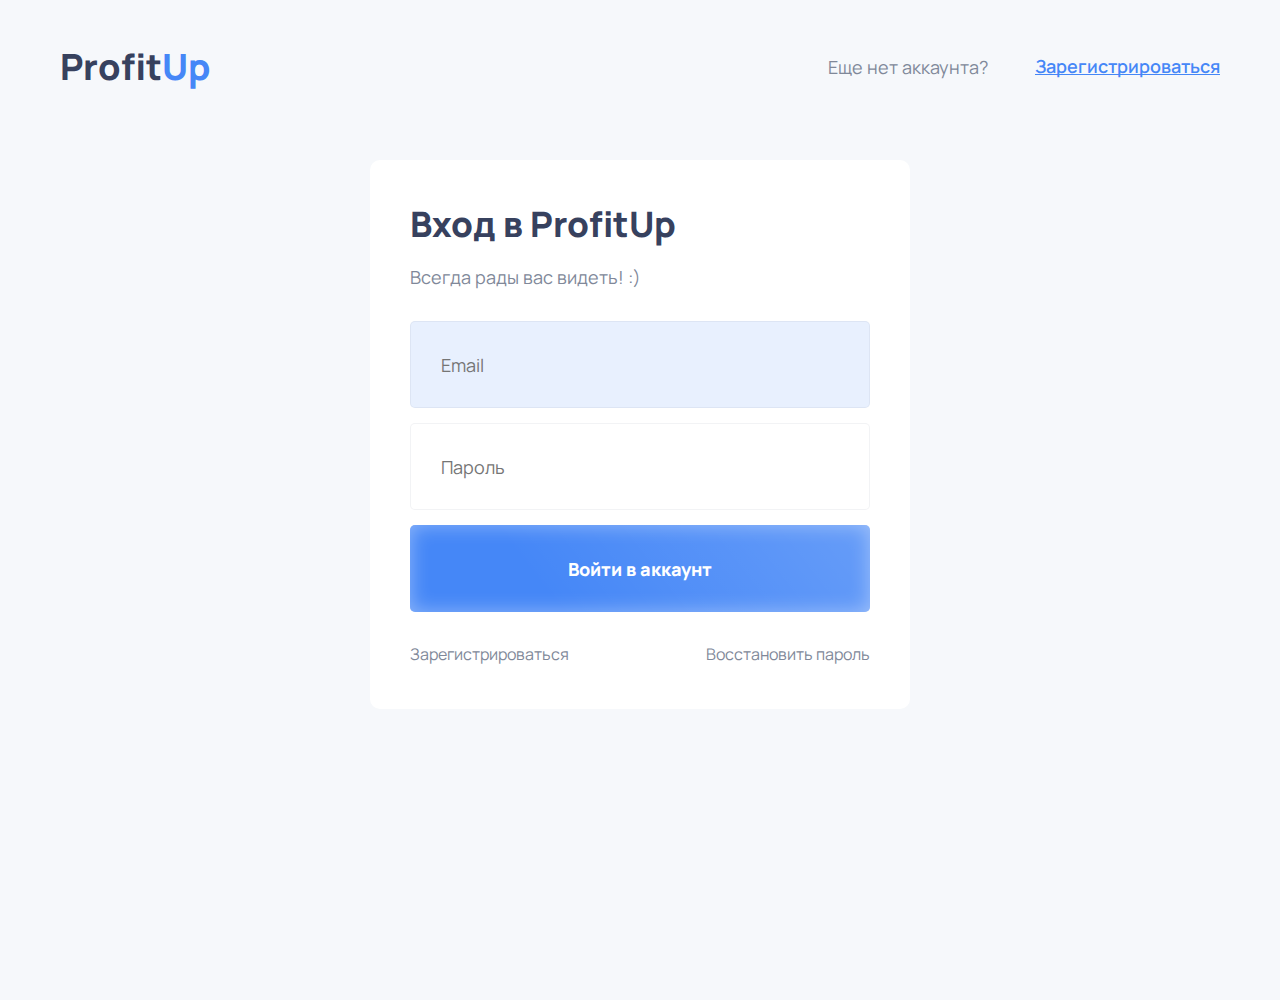
==== cabinet.html @ 3e261350 "Add files via upload" ====
<!DOCTYPE html>
<html lang="ru">
<head>
	<meta charset="UTF-8">
	<title>Регистрация - ProfitUp</title>
	<meta name="viewport" content="width=device-width, initial-scale=1 , maximum-scale=1">
	<meta name="format-detection" content="telephone=no">
	<!-- title icon-->
	<link rel="shortcut icon" type="image/x-icon" href="Favicon.ico">
	<!-- libs css-->
	<link rel="stylesheet" href="css/libs.min.css">
	<link href="https://unpkg.com/aos@2.3.1/dist/aos.css" rel="stylesheet">
	<!-- main css -->
	<link rel="stylesheet" href="css/main.css">
</head>
<body>
<div class="modal-page modal-page--active">
	<div class="container">
		<div class="modal-page-top flex">
			<a href="#" class="modal-page__logo">
				Profit<span>Up</span>
			</a>
			<div class="modal-page-links flex-a">
				<span class="modal-page-links__text">
					Еще нет аккаунта? 
				</span>
				<a href="#" class="modal-page__register">
					Зарегистрироваться
				</a>
			</div>
		</div>
	</div>
</div>
<div class="modal-page-form form--enter form-active">
	<h2 class="modal-page-form__name">
		Вход в ProfitUp
	</h2>
	<p class="modal-page-form__subname">
		Всегда рады вас видеть! :)
	</p>
	<form action="#" class="modal-page-form__inner">
		<input type="text" class="modal-page-form__input input-correctly" placeholder="Email">
		<input type="text" class="modal-page-form__input" placeholder="Пароль">
		<button class="modal-page__btn btn">
			<span>Войти в аккаунт</span>
		</button>
	</form>
	<div class="modal-form__links flex">
		<a href="#" class="modal-form__register color-hover">
			Зарегистрироваться
		</a>
		<a href="#" class="modal-form__pasword color-hover">
			Восстановить пароль
		</a>
	</div>
</div>
<div class="modal-page-form form--register_1">
	<h2 class="modal-page-form__name">
		Регистрация
	</h2>
	<p class="modal-page-form__subname">
		Первые 14 дней бесплатно
	</p>
	<form action="#" class="modal-page-form__inner">
		<input type="text" class="modal-page-form__input" placeholder="Email">
		<button class="modal-page__btn btn">
			<span>Продолжить</span>
		</button>
	</form>
</div>
<div class="modal-page-form form--register_2">
	<h2 class="modal-page-form__name">
		Регистрация
	</h2>
	<p class="modal-page-form__subname">
		Вы входите как yourexample@yandex.ru <br>
		<a href="">Изменить</a>
	</p>
	<form action="#" class="modal-page-form__inner">
		<input type="text" class="modal-page-form__input" required placeholder="ФИО">
		<input type="password" class="modal-page-form__input" required placeholder="Пароль*">
		<input type="password" class="modal-page-form__input" required placeholder="Пароль*">
		<div class="modal-page-form-politic flex-a">
			<input type="checkbox" id="form-politic-checkbox" checked required>
			<label for="form-politic-checkbox" class="form-politic__label"></label>
			<p class="modal-page-form__text">
				Отправляя сведения через электронную форму, вы соглашаетесь с условиями <a href="">Оферты</a>
				и даете согласие на обработу пероснальных данных на условиях <a href="">Политики</a>.
			</p>
		</div>
		<button class="modal-page__btn btn">
			<span>Начать бесплатный период</span>
		</button>
	</form>
</div>
<div class="modal-page-form form--password-1">
	<h2 class="modal-page-form__name">
		Восстановление пароля
	</h2>
	<p class="modal-page-form__subname">
		Лучше новый, чем хорошо забытый старый
	</p>
	<form action="#" class="modal-page-form__inner">
		<input type="text" class="modal-page-form__input" required placeholder="Email">
		<button class="modal-page__btn btn">
			<span>Восстановить пароль</span>
		</button>
	</form>
</div>
<div class="modal-page-form form--password-2">
	<h2 class="modal-page-form__name">
		Восстановление пароля
	</h2>
	<p class="modal-page-form__subname">
		Лучше новый, чем хорошо забытый старый
	</p>
	<p class="form--password__text">
		На андрес yourexample@yandex.ru мы выслали инструкцию по восстановлению пароля.
	</p>
	<a href="#" class="form--password__enter">
		Войти
	</a>
</div>
<!-- libs js -->
<script src="js/libs.min.js"></script>
<script src="https://unpkg.com/aos@2.3.1/dist/aos.js"></script>
<script src="js/common.js"></script>
</body>

</html>
---- css/libs.min.css ----
@charset "UTF-8";.slick-list,.slick-slider{position:relative;display:block}.slick-slider{-webkit-box-sizing:border-box;box-sizing:border-box;-webkit-touch-callout:none;-webkit-user-select:none;-moz-user-select:none;-ms-user-select:none;user-select:none;-ms-touch-action:pan-y;touch-action:pan-y;-webkit-tap-highlight-color:transparent}.slick-list{overflow:hidden;margin:0;padding:0}.slick-dots li button:focus,.slick-dots li button:hover,.slick-list:focus{outline:0}.slick-list.dragging{cursor:pointer;cursor:hand}.slick-slider .slick-list,.slick-slider .slick-track{-webkit-transform:translate3d(0,0,0);-ms-transform:translate3d(0,0,0);transform:translate3d(0,0,0)}.slick-track{position:relative;left:0;top:0;display:block;margin-left:auto;margin-right:auto}.slick-track:after,.slick-track:before{content:"";display:table}.slick-track:after{clear:both}.slick-loading .slick-track{visibility:hidden}.slick-slide{float:left;height:100%;min-height:1px;display:none}[dir=rtl] .slick-slide{float:right}.slick-initialized .slick-slide,.slick-slide img{display:block}.slick-slide.slick-loading img{display:none}.slick-slide.dragging img{pointer-events:none}.slick-loading .slick-slide{visibility:hidden}.slick-vertical .slick-slide{display:block;height:auto;border:1px solid transparent}.slick-arrow.slick-hidden{display:none}.slick-loading .slick-list{background:#fff url(./ajax-loader.gif) center center no-repeat}@font-face{font-family:"slick";src:url(./fonts/slick.eot);src:url(./fonts/slick.eot?#iefix) format("embedded-opentype"),url(./fonts/slick.woff) format("woff"),url(./fonts/slick.ttf) format("truetype"),url(./fonts/slick.svg#slick) format("svg");font-weight:400;font-style:normal}.slick-next,.slick-prev{position:absolute;display:block;height:20px;width:20px;line-height:0;font-size:0;cursor:pointer;background:0 0;color:transparent;top:50%;-webkit-transform:translate(0,-50%);-ms-transform:translate(0,-50%);transform:translate(0,-50%);padding:0;border:0;outline:0}.slick-next:focus,.slick-next:hover,.slick-prev:focus,.slick-prev:hover{outline:0;background:0 0;color:transparent}.slick-dots li button:focus:before,.slick-dots li button:hover:before,.slick-next:focus:before,.slick-next:hover:before,.slick-prev:focus:before,.slick-prev:hover:before{opacity:1}.slick-next.slick-disabled:before,.slick-prev.slick-disabled:before{opacity:.25}.slick-dots li button:before,.slick-next:before,.slick-prev:before{font-family:"slick";font-size:20px;line-height:1;color:#fff;opacity:.75;-webkit-font-smoothing:antialiased;-moz-osx-font-smoothing:grayscale}.slick-prev{left:-25px}[dir=rtl] .slick-prev{left:auto;right:-25px}.slick-prev:before{content:"←"}.slick-next:before,[dir=rtl] .slick-prev:before{content:"→"}.slick-next{right:-25px}[dir=rtl] .slick-next{left:-25px;right:auto}[dir=rtl] .slick-next:before{content:"←"}.slick-dotted.slick-slider{margin-bottom:30px}.slick-dots{position:absolute;bottom:-25px;list-style:none;display:block;text-align:center;padding:0;margin:0;width:100%}.slick-dots li{position:relative;display:inline-block;height:20px;width:20px;margin:0 5px;padding:0;cursor:pointer}.slick-dots li button{border:0;background:0 0;display:block;height:20px;width:20px;outline:0;line-height:0;font-size:0;color:transparent;padding:5px;cursor:pointer}.slick-dots li button:before{position:absolute;top:0;left:0;content:"•";width:20px;height:20px;font-size:6px;line-height:20px;text-align:center;color:#000;opacity:.25}.slick-dots li.slick-active button:before{color:#000;opacity:.75}
---- css/main.css ----
@import url("https://fonts.googleapis.com/css2?family=Manrope:wght@300;400;500;600;700;800&display=swap");
.flex {
  display: -webkit-box;
  display: -ms-flexbox;
  display: flex;
  -webkit-box-pack: justify;
      -ms-flex-pack: justify;
          justify-content: space-between;
  -webkit-box-align: center;
      -ms-flex-align: center;
          align-items: center; }

.center {
  display: -webkit-box;
  display: -ms-flexbox;
  display: flex;
  -webkit-box-align: center;
      -ms-flex-align: center;
          align-items: center;
  -webkit-box-pack: center;
      -ms-flex-pack: center;
          justify-content: center; }

.flex-a {
  display: -webkit-box;
  display: -ms-flexbox;
  display: flex;
  -webkit-box-align: center;
      -ms-flex-align: center;
          align-items: center; }

.container {
  max-width: 1160px;
  -webkit-box-sizing: border-box;
          box-sizing: border-box;
  margin-right: auto;
  margin-left: auto; }

.nav {
  padding-top: 40px;
  padding-bottom: 40px;
  border-bottom: 1px solid rgba(0, 0, 0, 0.05);
  background: #FBFBFB; }

.nav-logo {
  padding-right: 40px;
  border-right: 1px solid rgba(0, 0, 0, 0.05);
  margin-top: -40px;
  margin-bottom: -40px;
  padding-top: 40px;
  padding-bottom: 40px; }

.nav-logo {
  font-family: 'Manrope';
  font-style: normal;
  font-weight: 800;
  font-size: 36px;
  line-height: 150%;
  color: #37415E; }
  .nav-logo span {
    color: #4587F7; }

.nav-phone {
  padding-right: 40px;
  border-right: 1px solid rgba(0, 0, 0, 0.05);
  margin-top: -40px;
  margin-bottom: -40px;
  padding-top: 49px;
  padding-bottom: 49px;
  height: 100%;
  margin-right: 40px; }

.nav-phone__icon {
  width: 35px;
  height: 35px;
  border: 1px solid rgba(0, 0, 0, 0.05);
  -webkit-box-sizing: border-box;
          box-sizing: border-box;
  border-radius: 3px;
  margin-left: 15px; }

.nav-phone__number {
  font-family: 'Manrope';
  font-style: normal;
  font-weight: 800;
  font-size: 18px;
  line-height: 140%;
  color: #37415E; }

.nav-btn {
  display: -webkit-box;
  display: -ms-flexbox;
  display: flex;
  -webkit-box-align: center;
      -ms-flex-align: center;
          align-items: center;
  -webkit-box-pack: center;
      -ms-flex-pack: center;
          justify-content: center;
  font-family: 'Manrope';
  font-style: normal;
  font-weight: 800;
  font-size: 15px;
  line-height: 150%; }

.btn-entry {
  width: 89px;
  height: 53px;
  background: #F6F8FB;
  border: 1px solid rgba(0, 0, 0, 0.04);
  -webkit-box-sizing: border-box;
          box-sizing: border-box;
  border-radius: 7px;
  margin-right: 20px;
  color: #37415E; }

.btn-registration {
  background: -webkit-linear-gradient(217.43deg, rgba(255, 255, 255, 0.2) -6.95%, rgba(255, 255, 255, 0) 71.68%), #37415E;
  background: -o-linear-gradient(217.43deg, rgba(255, 255, 255, 0.2) -6.95%, rgba(255, 255, 255, 0) 71.68%), #37415E;
  background: linear-gradient(232.57deg, rgba(255, 255, 255, 0.2) -6.95%, rgba(255, 255, 255, 0) 71.68%), #37415E;
  -webkit-box-shadow: inset 0px 0px 20px rgba(255, 255, 255, 0.4);
          box-shadow: inset 0px 0px 20px rgba(255, 255, 255, 0.4);
  border-radius: 7px;
  color: #FFFFFF;
  width: 160px;
  height: 53px; }

.header {
  background: #FBFBFB;
  padding-top: 50px;
  padding-bottom: 80px; }

.header__title {
  max-width: 600px;
  font-family: 'Manrope';
  font-style: normal;
  font-weight: 300;
  font-size: 50px;
  line-height: 70px;
  color: #37415E;
  margin-bottom: 25px; }
  .header__title strong {
    font-weight: 800; }

.header__subtitle {
  max-width: 417px;
  font-family: 'Manrope';
  font-style: normal;
  font-weight: 400;
  font-size: 18px;
  line-height: 150%;
  color: #37415E;
  margin-bottom: 30px; }

.btn {
  position: relative;
  font-family: 'Manrope';
  font-style: normal;
  font-weight: 800;
  font-size: 18px;
  line-height: 150%;
  color: #FFFFFF;
  -webkit-transition: .4s all ease;
  -o-transition: .4s all ease;
  transition: .4s all ease;
  padding: 30px 40px;
  background: -webkit-linear-gradient(217.43deg, rgba(255, 255, 255, 0.2) -6.95%, rgba(255, 255, 255, 0) 71.68%), #4587F7;
  background: -o-linear-gradient(217.43deg, rgba(255, 255, 255, 0.2) -6.95%, rgba(255, 255, 255, 0) 71.68%), #4587F7;
  background: linear-gradient(232.57deg, rgba(255, 255, 255, 0.2) -6.95%, rgba(255, 255, 255, 0) 71.68%), #4587F7;
  -webkit-box-shadow: inset 0px 0px 20px rgba(255, 255, 255, 0.4);
          box-shadow: inset 0px 0px 20px rgba(255, 255, 255, 0.4);
  border-radius: 10px;
  display: -webkit-inline-box;
  display: -ms-inline-flexbox;
  display: inline-flex; }

.header-btn {
  margin-bottom: 15px; }

.header-btn__text {
  display: block;
  font-family: 'Manrope';
  font-style: normal;
  font-weight: 400;
  font-size: 16px;
  line-height: 150%;
  color: rgba(55, 65, 94, 0.5); }

.header-markets-blocks {
  width: 232px;
  height: 100px;
  background: -webkit-gradient(linear, left top, right top, from(#F2F2F2), to(#EDEDED));
  background: -webkit-linear-gradient(left, #F2F2F2 0%, #EDEDED 100%);
  background: -o-linear-gradient(left, #F2F2F2 0%, #EDEDED 100%);
  background: linear-gradient(90deg, #F2F2F2 0%, #EDEDED 100%);
  border-radius: 0px;
  display: -webkit-box;
  display: -ms-flexbox;
  display: flex;
  -webkit-box-align: center;
      -ms-flex-align: center;
          align-items: center;
  -webkit-box-pack: center;
      -ms-flex-pack: center;
          justify-content: center;
  -webkit-transition: .4s all ease;
  -o-transition: .4s all ease;
  transition: .4s all ease;
  position: relative; }
  .header-markets-blocks::after {
    position: absolute;
    content: '';
    display: block;
    left: 50%;
    -webkit-transform: translateX(-50%);
        -ms-transform: translateX(-50%);
            transform: translateX(-50%);
    bottom: 0;
    width: 232px;
    height: 100%;
    background: -webkit-linear-gradient(223.81deg, rgba(255, 255, 255, 0.2) -6.09%, rgba(255, 255, 255, 0) 74.48%), #4587F7;
    background: -o-linear-gradient(223.81deg, rgba(255, 255, 255, 0.2) -6.09%, rgba(255, 255, 255, 0) 74.48%), #4587F7;
    background: linear-gradient(226.19deg, rgba(255, 255, 255, 0.2) -6.09%, rgba(255, 255, 255, 0) 74.48%), #4587F7;
    -webkit-box-shadow: inset 0px 0px 20px rgba(255, 255, 255, 0.4);
            box-shadow: inset 0px 0px 20px rgba(255, 255, 255, 0.4);
    border-radius: 10px;
    -webkit-transition: .4s all ease;
    -o-transition: .4s all ease;
    transition: .4s all ease;
    opacity: 0;
    visibility: hidden; }
  .header-markets-blocks svg {
    position: relative;
    z-index: 10; }
  .header-markets-blocks path {
    -webkit-transition: .4s all ease;
    -o-transition: .4s all ease;
    transition: .4s all ease; }
  .header-markets-blocks:hover {
    height: 120px; }
    .header-markets-blocks:hover path {
      fill: #FFFFFF; }
    .header-markets-blocks:hover::after {
      opacity: 1;
      visibility: visible; }
  .header-markets-blocks:first-child {
    border-radius: 10px 0px 0px 10px; }
  .header-markets-blocks:last-child {
    border-radius: 0px 10px 10px 0px; }

.header-markets {
  padding-top: 35px;
  -webkit-box-align: end;
      -ms-flex-align: end;
          align-items: flex-end;
  min-height: 120px; }

.header {
  overflow: hidden; }
  .header .container {
    position: relative; }
    .header .container::after {
      position: absolute;
      content: '';
      display: block;
      left: -150px;
      width: 1px;
      background: rgba(0, 0, 0, 0.05);
      height: 897px;
      top: -50px; }
    .header .container::before {
      position: absolute;
      content: '';
      display: block;
      right: -150px;
      width: 1px;
      background: rgba(0, 0, 0, 0.05);
      height: 897px;
      top: -50px; }

.convenience .container {
  position: relative; }
  .convenience .container::after {
    position: absolute;
    content: '';
    display: block;
    left: -150px;
    width: 1px;
    background: rgba(0, 0, 0, 0.05);
    height: 897px;
    top: -50px; }
  .convenience .container::before {
    position: absolute;
    content: '';
    display: block;
    right: -150px;
    width: 1px;
    background: rgba(0, 0, 0, 0.05);
    height: 897px;
    top: -50px; }

.header-img {
  position: absolute;
  top: -89px;
  right: -340px; }

.header-markets-blocks__text {
  position: absolute;
  width: 103px;
  height: 30px;
  background: #555E76;
  border-radius: 4px;
  display: -webkit-box;
  display: -ms-flexbox;
  display: flex;
  -webkit-box-align: center;
      -ms-flex-align: center;
          align-items: center;
  -webkit-box-pack: center;
      -ms-flex-pack: center;
          justify-content: center;
  font-family: 'Manrope';
  font-style: normal;
  font-weight: 400;
  font-size: 13px;
  line-height: 150%;
  color: #FFFFFF;
  right: 30px;
  top: -16px;
  z-index: 1000; }

.convenience {
  background: -webkit-linear-gradient(217.43deg, rgba(255, 255, 255, 0.2) -6.95%, rgba(255, 255, 255, 0) 71.68%), #4587F7;
  background: -o-linear-gradient(217.43deg, rgba(255, 255, 255, 0.2) -6.95%, rgba(255, 255, 255, 0) 71.68%), #4587F7;
  background: linear-gradient(232.57deg, rgba(255, 255, 255, 0.2) -6.95%, rgba(255, 255, 255, 0) 71.68%), #4587F7; }
  .convenience .container {
    padding-top: 90px;
    padding-bottom: 90px; }
    .convenience .container::after {
      background: rgba(255, 255, 255, 0.2);
      height: 100%;
      top: 0; }
    .convenience .container::before {
      background: rgba(255, 255, 255, 0.2);
      height: 100%;
      top: 0; }

.convenience__title {
  font-family: 'Manrope';
  font-style: normal;
  font-weight: 300;
  font-size: 50px;
  line-height: 140%;
  color: #FFFFFF;
  max-width: 471px;
  margin-bottom: 50px; }
  .convenience__title strong {
    font-weight: 800; }

.convenience-list__item {
  display: -webkit-box;
  display: -ms-flexbox;
  display: flex;
  -webkit-box-align: start;
      -ms-flex-align: start;
          align-items: flex-start; }

.convenience-item__name {
  font-family: 'Manrope';
  font-style: normal;
  font-weight: 700;
  font-size: 25px;
  line-height: 150%;
  color: #FFFFFF;
  margin-bottom: 10px; }

.convenience-item__subtext {
  max-width: 295px;
  font-family: 'Manrope';
  font-style: normal;
  font-weight: 400;
  font-size: 18px;
  line-height: 150%;
  color: #FFFFFF; }

.convenience-item-icon {
  margin-right: 20.06px; }

.convenience-item-text {
  margin-top: -10px; }

.convenience-list__item--center {
  padding-top: 35px;
  padding-bottom: 30px;
  margin-top: 25px;
  margin-bottom: 34px;
  position: relative; }
  .convenience-list__item--center::after {
    position: absolute;
    content: '';
    display: block;
    top: 0px;
    background: rgba(255, 255, 255, 0.1);
    height: 1px;
    width: 788px;
    left: -150px; }
  .convenience-list__item--center::before {
    position: absolute;
    content: '';
    display: block;
    bottom: 0px;
    background: rgba(255, 255, 255, 0.1);
    height: 1px;
    width: 788px;
    left: -150px; }

.convenience-img {
  position: absolute;
  top: 0;
  left: 228px; }

.convenience {
  overflow: hidden; }

.utility {
  padding-top: 101px;
  padding-bottom: 110px;
  background: #F6F8FB; }

.utility__title {
  font-family: 'Manrope';
  font-style: normal;
  font-weight: 300;
  font-size: 50px;
  line-height: 140%;
  color: #37415E;
  margin-bottom: 80px; }
  .utility__title strong {
    font-weight: 800; }

.utility-row {
  width: 100%;
  height: 320px;
  background: -webkit-gradient(linear, left top, left bottom, from(rgba(255, 255, 255, 0.1)), to(rgba(255, 255, 255, 0))), #37415E;
  background: -webkit-linear-gradient(top, rgba(255, 255, 255, 0.1) 0%, rgba(255, 255, 255, 0) 100%), #37415E;
  background: -o-linear-gradient(top, rgba(255, 255, 255, 0.1) 0%, rgba(255, 255, 255, 0) 100%), #37415E;
  background: linear-gradient(180deg, rgba(255, 255, 255, 0.1) 0%, rgba(255, 255, 255, 0) 100%), #37415E;
  border-radius: 15px;
  -webkit-box-sizing: border-box;
          box-sizing: border-box;
  padding-bottom: 60px;
  padding-left: 15px;
  padding-right: 15px; }

.utility-block-img {
  -webkit-transition: .4s all ease;
  -o-transition: .4s all ease;
  transition: .4s all ease; }

.utility-block {
  -webkit-box-orient: vertical;
  -webkit-box-direction: normal;
      -ms-flex-direction: column;
          flex-direction: column;
  display: -webkit-box;
  display: -ms-flexbox;
  display: flex;
  -webkit-box-align: start;
      -ms-flex-align: start;
          align-items: flex-start;
  -webkit-transition: .4s all ease;
  -o-transition: .4s all ease;
  transition: .4s all ease;
  width: 260px;
  -webkit-box-sizing: border-box;
          box-sizing: border-box; }

.utility-block-img {
  width: 50px;
  height: 50px;
  background: #37415E;
  border-radius: 7px;
  margin-bottom: 20px; }

.utility-block__name {
  font-family: 'Manrope';
  font-style: normal;
  font-weight: 800;
  font-size: 20px;
  line-height: 150%;
  color: #FFFFFF;
  margin-bottom: 15px; }

.utility-block__text {
  max-width: 202px;
  font-family: 'Manrope';
  font-style: normal;
  font-weight: 400;
  font-size: 16px;
  line-height: 150%;
  color: #FFFFFF; }

.utility-block {
  -webkit-box-sizing: border-box;
          box-sizing: border-box;
  padding-left: 20px;
  padding-bottom: 0px;
  padding-top: 30px;
  position: relative;
  top: 10px; }

.check {
  padding-top: 80px;
  padding-bottom: 80px;
  background: #37415E;
  border-radius: 0px; }

.check__title {
  font-family: 'Manrope';
  font-style: normal;
  font-weight: 800;
  font-size: 50px;
  line-height: 140%;
  color: #FFFFFF; }

.check__subtitle {
  margin-top: 15px;
  font-family: 'Manrope';
  font-style: normal;
  font-weight: 300;
  font-size: 25px;
  line-height: 150%;
  color: #FFFFFF; }

.check-btn {
  width: 360px;
  height: 90px;
  font-size: 18px;
  padding: 0;
  display: -webkit-box;
  display: -ms-flexbox;
  display: flex;
  -webkit-box-align: center;
      -ms-flex-align: center;
          align-items: center;
  -webkit-box-pack: center;
      -ms-flex-pack: center;
          justify-content: center;
  line-height: 18px; }

.opportunities {
  background: #FBFBFB;
  padding-top: 100px;
  padding-bottom: 94px; }

.opportunities__title {
  font-family: 'Manrope';
  font-style: normal;
  font-weight: 300;
  font-size: 50px;
  line-height: 140%;
  color: #37415E; }
  .opportunities__title strong {
    font-weight: 800; }

.opportunities-row {
  margin-top: 60px; }

.opportunities-list__item {
  display: -webkit-box;
  display: -ms-flexbox;
  display: flex;
  -webkit-box-align: center;
      -ms-flex-align: center;
          align-items: center;
  -webkit-box-sizing: border-box;
          box-sizing: border-box;
  padding-left: 20px;
  margin-bottom: 5px;
  font-family: 'Manrope';
  font-style: normal;
  font-weight: 300;
  font-size: 20px;
  line-height: 150%;
  color: #37415E;
  width: 400px;
  height: 50px;
  background: #F6F8FB;
  border-radius: 5px;
  -webkit-transition: .4s all ease;
  -o-transition: .4s all ease;
  transition: .4s all ease;
  cursor: pointer; }
  .opportunities-list__item:last-child {
    margin-bottom: 0; }

.opportunities-list {
  margin-bottom: 50px; }

.opportunities-slide-inner {
  position: relative;
  width: 700px;
  height: 600px;
  background: #F6F8FB;
  border-radius: 10px;
  -webkit-box-sizing: border-box;
          box-sizing: border-box;
  padding-top: 50px;
  padding-left: 60px; }

.opportunities-img {
  position: absolute;
  left: -92px;
  bottom: -226px; }

.opportunities-row {
  -webkit-box-align: start;
      -ms-flex-align: start;
          align-items: flex-start; }

.opportunities-slide {
  text-align: left; }

.opportunities-slide__title {
  font-family: 'Manrope';
  font-style: normal;
  font-weight: 600;
  font-size: 35px;
  line-height: 140%;
  color: #37415E;
  margin-bottom: 24px; }

.opportunities-slide__subtext {
  font-family: 'Manrope';
  font-style: normal;
  font-weight: 400;
  font-size: 18px;
  line-height: 150%;
  color: #37415E; }

.opportunities-list__item {
  position: relative;
  -webkit-transition: .4s all ease;
  -o-transition: .4s all ease;
  transition: .4s all ease; }
  .opportunities-list__item:after {
    position: absolute;
    content: '';
    display: block;
    top: 50%;
    -webkit-transform: translateY(-50%);
        -ms-transform: translateY(-50%);
            transform: translateY(-50%);
    left: -30px;
    -webkit-transition: .4s all ease;
    -o-transition: .4s all ease;
    transition: .4s all ease;
    width: 10px;
    height: 10px;
    background: -webkit-linear-gradient(217.43deg, rgba(255, 255, 255, 0.2) -6.95%, rgba(255, 255, 255, 0) 71.68%), #37415E;
    background: -o-linear-gradient(217.43deg, rgba(255, 255, 255, 0.2) -6.95%, rgba(255, 255, 255, 0) 71.68%), #37415E;
    background: linear-gradient(232.57deg, rgba(255, 255, 255, 0.2) -6.95%, rgba(255, 255, 255, 0) 71.68%), #37415E;
    -webkit-box-shadow: inset 0px 0px 5px rgba(255, 255, 255, 0.4);
            box-shadow: inset 0px 0px 5px rgba(255, 255, 255, 0.4);
    border-radius: 2px;
    opacity: 0;
    visibility: hidden; }

.opportunities-active {
  background: -webkit-linear-gradient(217.43deg, rgba(255, 255, 255, 0.2) -6.95%, rgba(255, 255, 255, 0) 71.68%), #37415E;
  background: -o-linear-gradient(217.43deg, rgba(255, 255, 255, 0.2) -6.95%, rgba(255, 255, 255, 0) 71.68%), #37415E;
  background: linear-gradient(232.57deg, rgba(255, 255, 255, 0.2) -6.95%, rgba(255, 255, 255, 0) 71.68%), #37415E;
  -webkit-box-shadow: inset 0px 0px 20px rgba(255, 255, 255, 0.4);
          box-shadow: inset 0px 0px 20px rgba(255, 255, 255, 0.4);
  color: #fff; }
  .opportunities-active:after {
    opacity: 1;
    visibility: visible; }

.increase {
  overflow: hidden; }
  .increase .container {
    position: relative; }
    .increase .container::after {
      position: absolute;
      content: '';
      display: block;
      left: -150px;
      width: 1px;
      background: rgba(0, 0, 0, 0.05);
      height: 897px;
      top: -50px; }
    .increase .container::before {
      position: absolute;
      content: '';
      display: block;
      right: -150px;
      width: 1px;
      background: rgba(0, 0, 0, 0.05);
      height: 897px;
      top: -50px; }

.increase {
  overflow: hidden;
  background: -webkit-linear-gradient(338.11deg, rgba(255, 255, 255, 0.2) -16.18%, rgba(255, 255, 255, 0) 64.33%), #4587F7;
  background: -o-linear-gradient(338.11deg, rgba(255, 255, 255, 0.2) -16.18%, rgba(255, 255, 255, 0) 64.33%), #4587F7;
  background: linear-gradient(111.89deg, rgba(255, 255, 255, 0.2) -16.18%, rgba(255, 255, 255, 0) 64.33%), #4587F7; }
  .increase .container {
    padding-top: 100px;
    padding-bottom: 120px; }
    .increase .container::after {
      background: rgba(255, 255, 255, 0.2);
      height: 100%;
      top: 0; }
    .increase .container::before {
      background: rgba(255, 255, 255, 0.2);
      height: 100%;
      top: 0; }

.increase__title {
  font-family: 'Manrope';
  font-style: normal;
  font-weight: 300;
  font-size: 50px;
  line-height: 140%;
  color: #FFFFFF;
  max-width: 600px;
  margin-bottom: 35px; }
  .increase__title strong {
    font-weight: 800; }

.increase__img {
  position: absolute;
  top: 0;
  left: 281.43px; }

.reviews {
  padding-top: 100px;
  padding-bottom: 100px;
  background: #FBFBFB; }

.reviews__title {
  font-family: 'Manrope';
  font-style: normal;
  font-weight: 800;
  font-size: 50px;
  line-height: 140%;
  color: #37415E; }

.reviews-slider {
  width: 1160px;
  height: auto;
  background: #FFFFFF;
  border-radius: 15px;
  padding-top: 60px;
  margin-top: 50px;
  padding-left: 80px;
  -webkit-box-sizing: border-box;
          box-sizing: border-box;
  padding-bottom: 80px; }

.reviews-slide-img {
  background-size: cover;
  background-position: center;
  width: 400px;
  height: 436px;
  position: relative;
  z-index: 100;
  border-radius: 15px; }

.reviews-img-wrapper {
  position: relative; }
  .reviews-img-wrapper::after {
    position: absolute;
    width: 400px;
    height: 400px;
    content: '';
    display: block;
    background: -webkit-linear-gradient(217.43deg, rgba(255, 255, 255, 0.2) -6.95%, rgba(255, 255, 255, 0) 71.68%), #4587F7;
    background: -o-linear-gradient(217.43deg, rgba(255, 255, 255, 0.2) -6.95%, rgba(255, 255, 255, 0) 71.68%), #4587F7;
    background: linear-gradient(232.57deg, rgba(255, 255, 255, 0.2) -6.95%, rgba(255, 255, 255, 0) 71.68%), #4587F7;
    -webkit-box-shadow: inset 0px 0px 20px rgba(255, 255, 255, 0.4);
            box-shadow: inset 0px 0px 20px rgba(255, 255, 255, 0.4);
    border-radius: 15px 0px 15px 15px;
    left: -20px;
    bottom: -20px; }

.reviews-img-wrapper {
  margin-right: 60px; }

.reviews-slide-row {
  -webkit-box-align: start;
      -ms-flex-align: start;
          align-items: flex-start; }

.reviews-slide-top__text {
  font-family: 'Manrope';
  font-style: normal;
  font-weight: 800;
  font-size: 25px;
  line-height: 160%;
  color: #37415E;
  max-width: 476px;
  margin-left: 24px; }

.reviews-slide__text {
  margin-top: 20px;
  padding-bottom: 20px;
  font-family: 'Manrope';
  font-style: normal;
  font-weight: 300;
  font-size: 20px;
  line-height: 160%;
  border-bottom: 1px solid rgba(0, 0, 0, 0.1);
  color: rgba(55, 65, 94, 0.5);
  max-width: 560px;
  -webkit-box-sizing: border-box;
          box-sizing: border-box;
  padding-right: 80px; }

.reviews-slide__name {
  font-family: 'Manrope';
  font-style: normal;
  font-weight: 800;
  font-size: 25px;
  line-height: 160%;
  color: #37415E;
  margin-top: 20px;
  display: inline-block;
  margin-bottom: 5px; }

.reviews-slide__post {
  font-family: 'Manrope';
  font-style: normal;
  font-weight: 300;
  font-size: 17px;
  line-height: 160%;
  color: rgba(55, 65, 94, 0.5);
  display: block; }

.reviews-arrows {
  margin-top: 20px; }

.reviews-arrow {
  width: 50px;
  height: 50px;
  background: #F6F8FB;
  border: 1px solid rgba(0, 0, 0, 0.1);
  -webkit-box-sizing: border-box;
          box-sizing: border-box;
  border-radius: 5px;
  cursor: pointer;
  -webkit-transition: .4s all ease;
  -o-transition: .4s all ease;
  transition: .4s all ease; }
  .reviews-arrow path {
    -webkit-transition: .4s all ease;
    -o-transition: .4s all ease;
    transition: .4s all ease; }
  .reviews-arrow:hover {
    background: -webkit-linear-gradient(217.43deg, rgba(255, 255, 255, 0.2) -6.95%, rgba(255, 255, 255, 0) 71.68%), #4587F7;
    background: -o-linear-gradient(217.43deg, rgba(255, 255, 255, 0.2) -6.95%, rgba(255, 255, 255, 0) 71.68%), #4587F7;
    background: linear-gradient(232.57deg, rgba(255, 255, 255, 0.2) -6.95%, rgba(255, 255, 255, 0) 71.68%), #4587F7;
    -webkit-box-shadow: inset 0px 0px 20px rgba(255, 255, 255, 0.4);
            box-shadow: inset 0px 0px 20px rgba(255, 255, 255, 0.4);
    border-color: transparent; }
    .reviews-arrow:hover path {
      fill: #fff; }

.reviews-arrow__next {
  -webkit-transform: scale(-1, 1);
      -ms-transform: scale(-1, 1);
          transform: scale(-1, 1); }

.btn {
  -webkit-transition: .4s all ease;
  -o-transition: .4s all ease;
  transition: .4s all ease;
  position: relative; }
  .btn span {
    position: relative;
    z-index: 100; }
  .btn::after {
    position: absolute;
    width: 100%;
    height: 100%;
    content: '';
    display: block;
    top: 0;
    left: 0;
    right: 0;
    bottom: 0;
    background: -webkit-linear-gradient(340.58deg, rgba(255, 255, 255, 0.2) -1.42%, rgba(255, 255, 255, 0) 63.04%), #4587F7;
    background: -o-linear-gradient(340.58deg, rgba(255, 255, 255, 0.2) -1.42%, rgba(255, 255, 255, 0) 63.04%), #4587F7;
    background: linear-gradient(109.42deg, rgba(255, 255, 255, 0.2) -1.42%, rgba(255, 255, 255, 0) 63.04%), #4587F7;
    -webkit-box-shadow: inset 0px 0px 20px #5893F8;
            box-shadow: inset 0px 0px 20px #5893F8;
    border-radius: 10px;
    -webkit-transition: .4s all ease;
    -o-transition: .4s all ease;
    transition: .4s all ease;
    opacity: 0; }
  .btn:hover {
    color: #fff; }
    .btn:hover::after {
      opacity: 1; }

.footer {
  padding-top: 80px;
  background: #F6F8FB; }

.footer-info__logo {
  font-family: 'Manrope';
  font-style: normal;
  font-weight: 800;
  font-size: 36px;
  line-height: 150%;
  color: #37415E;
  margin-bottom: 15px;
  display: inline-block; }
  .footer-info__logo span {
    color: #4587F7; }

.footer-info__copy {
  font-family: 'Manrope';
  font-style: normal;
  font-weight: 300;
  font-size: 16px;
  line-height: 150%;
  color: #70788D;
  margin-bottom: 25px; }
  .footer-info__copy span {
    color: #37415E; }

.footer-ingo__offer {
  max-width: 260px;
  font-family: 'Manrope';
  font-style: normal;
  font-weight: 300;
  font-size: 15px;
  line-height: 150%;
  color: rgba(55, 65, 94, 0.7);
  padding-bottom: 30px;
  border-bottom: 1px solid rgba(55, 65, 94, 0.1);
  margin-bottom: 30px; }

.footer-info__number {
  font-family: 'Manrope';
  font-style: normal;
  font-weight: 800;
  font-size: 18px;
  line-height: 150%;
  color: #37415E;
  margin-bottom: 15px; }
  .footer-info__number img {
    margin-right: 15.01px; }

.footer-info__mail {
  font-family: 'Manrope';
  font-style: normal;
  font-weight: 300;
  font-size: 15px;
  line-height: 150%;
  margin-bottom: 19px;
  color: #37415E; }
  .footer-info__mail img {
    margin-right: 15px; }

.footer-info__adress {
  -webkit-box-align: start;
      -ms-flex-align: start;
          align-items: flex-start; }
  .footer-info__adress img {
    margin-right: 16.79px;
    position: relative;
    top: 7px; }

.footer-info__adress__text {
  max-width: 195px;
  font-family: 'Manrope';
  font-style: normal;
  font-weight: 300;
  font-size: 15px;
  line-height: 150%;
  color: #37415E; }

.footer-top {
  padding-bottom: 40px;
  border-bottom: 1px solid rgba(55, 65, 94, 0.1); }

.footer-bottom {
  padding-top: 40px;
  padding-bottom: 50px; }

.footer-soc__link {
  width: 30px;
  height: 30px;
  display: -webkit-box;
  display: -ms-flexbox;
  display: flex;
  -webkit-box-align: center;
      -ms-flex-align: center;
          align-items: center;
  -webkit-box-pack: center;
      -ms-flex-pack: center;
          justify-content: center;
  border-radius: 3px;
  -webkit-transition: .4s all ease;
  -o-transition: .4s all ease;
  transition: .4s all ease; }
  .footer-soc__link:hover {
    opacity: .8; }

.footer-soc {
  display: -webkit-box;
  display: -ms-flexbox;
  display: flex;
  -webkit-box-align: center;
      -ms-flex-align: center;
          align-items: center;
  margin-top: 15px;
  max-width: 165px;
  width: 100%;
  -webkit-box-pack: justify;
      -ms-flex-pack: justify;
          justify-content: space-between; }

.footer-soc__1 {
  background: #435995;
  -webkit-box-shadow: inset 0px 0px 10px rgba(255, 255, 255, 0.35);
          box-shadow: inset 0px 0px 10px rgba(255, 255, 255, 0.35); }

.footer-soc__2 {
  background: -webkit-linear-gradient(225deg, #C0516D -5%, #D95D4F 29.27%, #E18E58 63.69%, #E5AF64 103.33%);
  background: -o-linear-gradient(225deg, #C0516D -5%, #D95D4F 29.27%, #E18E58 63.69%, #E5AF64 103.33%);
  background: linear-gradient(225deg, #C0516D -5%, #D95D4F 29.27%, #E18E58 63.69%, #E5AF64 103.33%);
  -webkit-box-shadow: inset 0px 0px 10px rgba(255, 255, 255, 0.35);
          box-shadow: inset 0px 0px 10px rgba(255, 255, 255, 0.35); }

.footer-soc__3 {
  background: #5B7FB4;
  -webkit-box-shadow: inset 0px 0px 10px rgba(255, 255, 255, 0.35);
          box-shadow: inset 0px 0px 10px rgba(255, 255, 255, 0.35); }

.footer-soc__4 {
  background: #63B6EF;
  -webkit-box-shadow: inset 0px 0px 10px rgba(255, 255, 255, 0.35);
          box-shadow: inset 0px 0px 10px rgba(255, 255, 255, 0.35); }

.footer-row {
  -webkit-box-align: start;
      -ms-flex-align: start;
          align-items: flex-start; }

.footer-col__title {
  font-family: 'Manrope';
  font-style: normal;
  font-weight: 800;
  font-size: 20px;
  line-height: 150%;
  color: #37415E;
  margin-bottom: 20px; }

.footer-list__item {
  font-family: 'Manrope';
  font-style: normal;
  font-weight: 300;
  font-size: 15px;
  line-height: 170%;
  color: rgba(55, 65, 94, 0.5); }

.footer-info {
  margin-top: -20px; }

.footer-col__title--sublist {
  margin-top: 54px; }

.footer-list--height {
  min-height: 78px; }

.footer-info {
  margin-right: -60px; }

.footer-payment__title {
  font-family: 'Manrope';
  font-style: normal;
  font-weight: 800;
  font-size: 20px;
  line-height: 150%;
  color: #37415E; }

.footer-payment-row {
  display: -webkit-box;
  display: -ms-flexbox;
  display: flex;
  -ms-flex-wrap: wrap;
      flex-wrap: wrap;
  max-width: 266px;
  margin-top: 20px;
  margin-left: -10px; }

.footer-payment-icon {
  margin-right: 10px;
  margin-left: 10px;
  margin-bottom: 10px; }

.footer-bottom-row {
  -webkit-box-align: start;
      -ms-flex-align: start;
          align-items: flex-start; }

.footer-services__text {
  max-width: 560px;
  font-family: 'Manrope';
  font-style: normal;
  font-weight: 300;
  font-size: 15px;
  line-height: 150%;
  color: #37415E; }

.footer-browser__block {
  width: 260px;
  height: 53px;
  border: 1px solid rgba(69, 135, 247, 0.5);
  -webkit-box-sizing: border-box;
          box-sizing: border-box;
  border-radius: 5px;
  -webkit-box-pack: center;
      -ms-flex-pack: center;
          justify-content: center; }
  .footer-browser__block img {
    margin-right: 15px; }
  .footer-browser__block span {
    font-family: 'Manrope';
    font-style: normal;
    font-weight: 600;
    font-size: 15px;
    line-height: 150%;
    color: #4587F7; }

.reviews .slick-dots {
  left: 50%;
  width: auto;
  -webkit-transform: translateX(-50%);
      -ms-transform: translateX(-50%);
          transform: translateX(-50%);
  bottom: -55px; }

.reviews .slick-list {
  overflow: visible; }

.reviews .slick-dots li button:before {
  display: none; }

.reviews .slick-dots li button {
  display: none; }

.reviews .slick-dots li {
  border-radius: 50%;
  margin-right: 4.15px;
  margin-left: 4.15px;
  width: 8.33px;
  height: 8.33px;
  background: #DDDDDD;
  border-radius: 10px;
  -webkit-transition: .4s all ease;
  -o-transition: .4s all ease;
  transition: .4s all ease; }

.reviews .slick-dots .slick-active {
  width: 33.33px;
  background: #4587F7; }

.body-cookies .cookies {
  opacity: 1;
  visibility: visible; }

.body-cookies .footer {
  padding-bottom: 140px; }

.footer {
  -webkit-transition: .4s all ease;
  -o-transition: .4s all ease;
  transition: .4s all ease; }

.cookies {
  position: fixed;
  width: 1160px;
  background: #FFFFFF;
  border-radius: 15px;
  height: 137px;
  left: 50%;
  -webkit-transform: translateX(-50%);
      -ms-transform: translateX(-50%);
          transform: translateX(-50%);
  bottom: 20px;
  z-index: 10000;
  -webkit-box-sizing: border-box;
          box-sizing: border-box;
  padding-right: 60.5px;
  padding-left: 60.5px;
  opacity: 0;
  visibility: hidden;
  -webkit-transition: .4s all ease;
  -o-transition: .4s all ease;
  transition: .4s all ease; }

.cookies-text {
  font-family: 'Manrope';
  font-style: normal;
  font-weight: 700;
  font-size: 20px;
  line-height: 150%;
  color: #37415E;
  max-width: 734px; }

.cookies-close {
  position: absolute;
  width: 29.97px;
  height: 30px;
  background: #F2F2F2;
  border-radius: 3px;
  right: 20px;
  top: -15px;
  cursor: pointer; }

.increase-btn {
  background: #FFFFFF;
  -webkit-box-shadow: inset 0px 0px 36px rgba(74, 136, 242, 0.2);
          box-shadow: inset 0px 0px 36px rgba(74, 136, 242, 0.2);
  color: #4587F7; }
  .increase-btn:hover {
    color: #4587F7; }
  .increase-btn::after {
    background: #fff; }

.advantage {
  background: #FFFFFF;
  padding-top: 147px;
  padding-bottom: 100px; }

.advantage-block {
  width: 1400px;
  -webkit-box-sizing: border-box;
          box-sizing: border-box;
  padding-left: 120px;
  padding-top: 100px;
  background: #F6F8FB;
  border-radius: 20px;
  padding-bottom: 100px;
  margin-right: auto;
  margin-left: auto; }

.advantage-block__title {
  max-width: 460px;
  font-family: 'Manrope';
  font-style: normal;
  font-weight: 400;
  font-size: 50px;
  line-height: 140%;
  color: #37415E;
  margin-bottom: 50px; }
  .advantage-block__title strong {
    font-weight: 800; }

.advantage-block__subtext {
  max-width: 460px;
  font-family: 'Manrope';
  font-style: normal;
  font-weight: 300;
  font-size: 25px;
  line-height: 150%;
  color: #37415E; }
  .advantage-block__subtext strong {
    font-weight: 500; }

.advantage-block {
  background-size: cover;
  background-position: center;
  background-repeat: no-repeat;
  position: relative; }

.advantage-block--right {
  margin-top: 100px;
  padding-left: 780px; }

.advantage-block__btn {
  margin-top: 40px;
  margin-bottom: 15px; }

.advantage-block__img {
  position: absolute;
  top: 0;
  left: 0; }

.tariff {
  padding-top: 100px;
  background: #FFFFFF; }

.tariff__title {
  font-family: 'Manrope';
  font-style: normal;
  font-weight: 300;
  font-size: 50px;
  line-height: 140%;
  color: #37415E;
  margin-bottom: 30px; }
  .tariff__title strong {
    font-weight: 800; }

.tariff-variant {
  background: #F6F8FB;
  border-radius: 5px;
  padding: 10px 20px;
  font-family: 'Manrope';
  font-style: normal;
  font-weight: 300;
  font-size: 20px;
  line-height: 140%;
  color: #37415E;
  margin-right: 15px;
  -webkit-transition: .4s all ease;
  -o-transition: .4s all ease;
  transition: .4s all ease;
  cursor: pointer; }
  .tariff-variant:last-child {
    margin-right: 0; }

.tariff-variant.active {
  background: -webkit-linear-gradient(217.43deg, rgba(255, 255, 255, 0.2) -6.95%, rgba(255, 255, 255, 0) 71.68%), #4587F7;
  background: -o-linear-gradient(217.43deg, rgba(255, 255, 255, 0.2) -6.95%, rgba(255, 255, 255, 0) 71.68%), #4587F7;
  background: linear-gradient(232.57deg, rgba(255, 255, 255, 0.2) -6.95%, rgba(255, 255, 255, 0) 71.68%), #4587F7;
  font-weight: 600;
  color: #FFFFFF; }

.tariff-slider {
  margin-top: 65px; }

.tariff-block {
  -webkit-box-sizing: border-box;
          box-sizing: border-box;
  padding-top: 30px;
  width: 279px;
  background: #F6F8FB;
  border: 1px solid #EAECEF;
  box-sizing: border-box;
  border-radius: 15px; }

.tariff-block-info {
  padding-right: 30px;
  padding-left: 30px;
  padding-bottom: 20px;
  border-bottom: 1px solid rgba(0, 0, 0, 0.05); }

.tariff-block__whom {
  padding-right: 30px;
  padding-left: 30px; }

.tariff-block__title {
  font-family: 'Manrope';
  font-style: normal;
  font-weight: 800;
  font-size: 25px;
  line-height: 140%;
  color: #37415E;
  margin-bottom: 15px; }

.tariff-block__market {
  font-family: 'Manrope';
  font-style: normal;
  font-weight: 400;
  font-size: 15px;
  line-height: 140%;
  color: #37415E; }
  .tariff-block__market strong {
    font-weight: 800; }
  .tariff-block__market span {
    font-weight: 300;
    text-decoration: line-through;
    color: #AAAFBC; }

.tariff-block__whom {
  padding-top: 15px;
  padding-bottom: 15px;
  font-family: 'Manrope';
  font-style: normal;
  font-weight: 300;
  font-size: 15px;
  line-height: 150%;
  color: rgba(55, 65, 94, 0.5);
  border-bottom: 1px solid rgba(0, 0, 0, 0.05); }

.tariff-lists {
  padding-right: 30px;
  padding-left: 30px;
  padding-top: 20px; }

.tariff-list__item {
  font-family: 'Manrope';
  font-style: normal;
  font-weight: 300;
  font-size: 15px;
  line-height: 150%;
  color: #37415E;
  max-width: 219px; }

.tariff-lists {
  min-height: 333px;
  padding-bottom: 25px;
  border-bottom: 1px solid rgba(0, 0, 0, 0.05); }

.tariff-price {
  padding-left: 30px;
  padding-top: 25px; }

.tariff-price__counter {
  font-family: 'Manrope';
  font-style: normal;
  font-weight: 500;
  font-size: 16px;
  line-height: 140%;
  color: #37415E;
  display: inline-block;
  margin-bottom: 15px; }
  .tariff-price__counter strong {
    font-weight: 800;
    font-size: 25px; }

.tariff-block {
  padding-bottom: 24px; }

.tariff-price-btn {
  background: -webkit-linear-gradient(217.43deg, rgba(255, 255, 255, 0.2) -6.95%, rgba(255, 255, 255, 0) 71.68%), #4587F7;
  background: -o-linear-gradient(217.43deg, rgba(255, 255, 255, 0.2) -6.95%, rgba(255, 255, 255, 0) 71.68%), #4587F7;
  background: linear-gradient(232.57deg, rgba(255, 255, 255, 0.2) -6.95%, rgba(255, 255, 255, 0) 71.68%), #4587F7;
  -webkit-box-shadow: inset 0px 0px 12.7127px rgba(255, 255, 255, 0.4);
          box-shadow: inset 0px 0px 12.7127px rgba(255, 255, 255, 0.4);
  padding: 20px 57.5px;
  font-size: 13px;
  margin-bottom: 10px;
  border-radius: 5px; }

.tariff-price__btn {
  -webkit-box-shadow: inset 0px 0px 12.7127px rgba(255, 255, 255, 0.4);
          box-shadow: inset 0px 0px 12.7127px rgba(255, 255, 255, 0.4);
  padding: 20px 70px;
  font-size: 13px;
  background: transparent;
  color: #4587F7;
  border: 2px solid #4587F7;
  border-radius: 5px;
  -webkit-transition: .4s all ease;
  -o-transition: .4s all ease;
  transition: .4s all ease; }
  .tariff-price__btn:hover {
    color: #4587F7; }

.tariff-slide {
  display: -webkit-box !important;
  display: -ms-flexbox !important;
  display: flex !important;
  -webkit-box-pack: justify;
      -ms-flex-pack: justify;
          justify-content: space-between; }

.tariff-block__title span {
  font-size: 15px; }

.tariff-lists .tariff-list__item {
  margin-bottom: 10px; }
  .tariff-lists .tariff-list__item:last-child {
    margin-bottom: 0; }

.opportunities-slider {
  width: 700px; }
  .opportunities-slider .slick-list {
    overflow: visible; }

.tariff-block {
  -webkit-transition: .4s all ease;
  -o-transition: .4s all ease;
  transition: .4s all ease; }

.tariff-lists-hidden {
  padding-top: 0;
  padding-bottom: 0;
  border: none;
  overflow: hidden;
  max-height: 0px;
  min-height: 0px;
  -webkit-transition: all 0.5s cubic-bezier(0, 1, 0, 1);
  -o-transition: all 0.5s cubic-bezier(0, 1, 0, 1);
  transition: all 0.5s cubic-bezier(0, 1, 0, 1); }
  .tariff-lists-hidden .tariff-list__item {
    font-weight: 600; }

.tariff-price__btn {
  -webkit-transition: .4s opacity ease;
  -o-transition: .4s opacity ease;
  transition: .4s opacity ease;
  -webkit-transition: .4s visibility ease;
  -o-transition: .4s visibility ease;
  transition: .4s visibility ease; }

.hidden-visible .tariff-price__btn {
  opacity: 0;
  visibility: hidden;
  position: absolute; }

.hidden-visible .tariff-lists-hidden {
  max-height: 1000px;
  padding-top: 15px;
  padding-bottom: 15px;
  border-bottom: 1px solid rgba(0, 0, 0, 0.05);
  padding-top: 25px;
  padding-bottom: 25px;
  -webkit-transition: all 0.5s ease-in-out;
  -o-transition: all 0.5s ease-in-out;
  transition: all 0.5s ease-in-out; }

.tariff-block-info {
  min-height: 138px; }

.tariff-slide {
  -webkit-box-align: start;
      -ms-flex-align: start;
          align-items: flex-start; }

.nav-phone .nav-phone__number {
  -webkit-transition: .4s all ease;
  -o-transition: .4s all ease;
  transition: .4s all ease; }

.nav-phone .nav-phone__icon {
  -webkit-transition: .4s all ease;
  -o-transition: .4s all ease;
  transition: .4s all ease; }
  .nav-phone .nav-phone__icon path {
    -webkit-transition: .4s all ease;
    -o-transition: .4s all ease;
    transition: .4s all ease; }

.nav-phone:hover .nav-phone__number {
  color: #4587F7; }

.nav-phone:hover .nav-phone__icon {
  background: #4587F7;
  border-color: #4587F7; }
  .nav-phone:hover .nav-phone__icon path {
    fill: #fff; }

.btn-hover {
  -webkit-transition: .4s all ease;
  -o-transition: .4s all ease;
  transition: .4s all ease;
  position: relative; }
  .btn-hover span {
    position: relative;
    z-index: 100; }
  .btn-hover::after {
    position: absolute;
    width: 100%;
    height: 100%;
    content: '';
    display: block;
    top: 0;
    left: 0;
    right: 0;
    bottom: 0;
    background: -webkit-linear-gradient(340.58deg, rgba(255, 255, 255, 0.2) -1.42%, rgba(255, 255, 255, 0) 63.04%), #4587F7;
    background: -o-linear-gradient(340.58deg, rgba(255, 255, 255, 0.2) -1.42%, rgba(255, 255, 255, 0) 63.04%), #4587F7;
    background: linear-gradient(109.42deg, rgba(255, 255, 255, 0.2) -1.42%, rgba(255, 255, 255, 0) 63.04%), #4587F7;
    -webkit-box-shadow: inset 0px 0px 20px #5893F8;
            box-shadow: inset 0px 0px 20px #5893F8;
    border-radius: 7px;
    -webkit-transition: .4s all ease;
    -o-transition: .4s all ease;
    transition: .4s all ease;
    opacity: 0; }
  .btn-hover:hover {
    color: #fff; }
    .btn-hover:hover::after {
      opacity: 1; }

.tariff-price-btn {
  padding: 0;
  width: 219px;
  height: 60px;
  -webkit-box-align: center;
      -ms-flex-align: center;
          align-items: center;
  -webkit-box-pack: center;
      -ms-flex-pack: center;
          justify-content: center; }

.tariff-price__btn {
  -webkit-transition: .4s all ease;
  -o-transition: .4s all ease;
  transition: .4s all ease;
  overflow: hidden;
  border-radius: 5px;
  padding: 0;
  width: 219px;
  height: 60px;
  display: -webkit-box;
  display: -ms-flexbox;
  display: flex;
  -webkit-box-align: center;
      -ms-flex-align: center;
          align-items: center;
  -webkit-box-pack: center;
      -ms-flex-pack: center;
          justify-content: center;
  line-height: normal;
  -webkit-box-sizing: border-box;
          box-sizing: border-box; }
  .tariff-price__btn::after {
    border-radius: 5px;
    top: 50%;
    left: 50%;
    right: auto;
    bottom: auto;
    -webkit-transform: translate(-50%, -50%);
        -ms-transform: translate(-50%, -50%);
            transform: translate(-50%, -50%);
    width: 218.23px;
    height: 63.5px;
    display: none; }
  .tariff-price__btn:hover {
    border-color: transparent;
    color: #fff;
    background: -webkit-linear-gradient(340.58deg, rgba(255, 255, 255, 0.2) -1.42%, rgba(255, 255, 255, 0) 63.04%), #4587F7;
    background: -o-linear-gradient(340.58deg, rgba(255, 255, 255, 0.2) -1.42%, rgba(255, 255, 255, 0) 63.04%), #4587F7;
    background: linear-gradient(109.42deg, rgba(255, 255, 255, 0.2) -1.42%, rgba(255, 255, 255, 0) 63.04%), #4587F7;
    -webkit-box-shadow: inset 0px 0px 20px #5893F8;
            box-shadow: inset 0px 0px 20px #5893F8; }

.tariff-block {
  -webkit-transition: .4s all ease;
  -o-transition: .4s all ease;
  transition: .4s all ease;
  border-width: 3px; }
  .tariff-block:hover {
    border: 3px solid #5F98F8; }

.footer-list__item a {
  -webkit-transition: .4s all ease;
  -o-transition: .4s all ease;
  transition: .4s all ease; }
  .footer-list__item a:hover {
    color: #4587F7; }

.color-hover {
  -webkit-transition: .4s all ease;
  -o-transition: .4s all ease;
  transition: .4s all ease; }
  .color-hover:hover {
    color: #4587F7; }

.footer-info__logo {
  -webkit-transition: .4s all ease;
  -o-transition: .4s all ease;
  transition: .4s all ease; }

.tariff-price__old {
  margin-bottom: 14.3px;
  padding-right: 0;
  font-family: 'Manrope';
  font-style: normal;
  font-weight: 800;
  font-size: 18px;
  line-height: 140%;
  /* or 25px */
  -webkit-text-decoration-line: line-through;
          text-decoration-line: line-through;
  padding-right: 26px;
  color: rgba(55, 65, 94, 0.3); }

.tariff-price-wrapper strong {
  font-size: 23px; }

.tariff-price__dicount {
  font-family: 'Manrope';
  font-style: normal;
  font-weight: 400;
  font-size: 12px;
  line-height: 150%;
  color: #37415E;
  display: block;
  margin-top: -8px;
  margin-bottom: 15px; }

.tarif_item_noactive {
  -webkit-text-decoration-line: line-through;
          text-decoration-line: line-through;
  color: rgba(55, 65, 94, 0.4); }

.modal-page {
  width: 100%;
  height: 100%;
  z-index: 100000000000;
  background: #F6F8FB;
  -webkit-box-sizing: border-box;
          box-sizing: border-box;
  padding-top: 40px;
  padding-bottom: 157px;
  -webkit-transition: .4s all ease;
  -o-transition: .4s all ease;
  transition: .4s all ease;
  min-height: 1000px; }

.modal-page-form {
  position: absolute;
  left: 50%;
  z-index: 10000;
  -webkit-transform: translateX(-50%);
      -ms-transform: translateX(-50%);
          transform: translateX(-50%);
  top: 100px;
  -webkit-transition: .4s all ease;
  -o-transition: .4s all ease;
  transition: .4s all ease;
  opacity: 0;
  visibility: hidden; }

.form-active {
  opacity: 1;
  visibility: visible; }

.modal-page__logo {
  font-family: 'Manrope';
  font-style: normal;
  font-weight: 800;
  font-size: 36px;
  line-height: 150%;
  color: #37415E; }
  .modal-page__logo span {
    color: #4587F7; }

.modal-page-links__text {
  font-family: 'Manrope';
  font-style: normal;
  font-weight: 400;
  font-size: 18px;
  line-height: 150%;
  color: #808899;
  margin-right: 47px; }

.modal-page__register {
  font-family: 'Manrope';
  font-style: normal;
  font-weight: 600;
  font-size: 18px;
  line-height: 80%;
  border-bottom: 1px solid #4587F7;
  color: #4587F7;
  display: inline-block; }

.modal-page-form {
  -webkit-box-sizing: border-box;
          box-sizing: border-box;
  padding-top: 40px;
  padding-left: 40px;
  width: 540px;
  height: 549px;
  background: #FFFFFF;
  border-radius: 10px;
  margin-top: 100px;
  margin-right: auto;
  margin-left: auto;
  padding-right: 40px; }

.modal-page-form__name {
  font-family: 'Manrope';
  font-style: normal;
  font-weight: 800;
  font-size: 35px;
  line-height: 140%;
  margin-bottom: 15px;
  color: #37415E; }

.modal-page-form__subname {
  font-family: 'Manrope';
  font-style: normal;
  font-weight: 400;
  font-size: 18px;
  line-height: 150%;
  color: #808899;
  margin-bottom: 30px; }

.modal-page-form__inner {
  display: -webkit-box;
  display: -ms-flexbox;
  display: flex;
  -webkit-box-orient: vertical;
  -webkit-box-direction: normal;
      -ms-flex-direction: column;
          flex-direction: column; }

.modal-page-form__input {
  -webkit-box-sizing: border-box;
          box-sizing: border-box;
  padding-left: 30px;
  border: 1px solid rgba(128, 136, 153, 0.1);
  box-sizing: border-box;
  border-radius: 5px;
  height: 87px;
  margin-bottom: 15px;
  font-family: 'Manrope';
  font-style: normal;
  font-weight: 400;
  font-size: 18px;
  line-height: 150%;
  color: #37415E; }

.modal-form__links {
  margin-top: 30px;
  font-family: 'Manrope';
  font-style: normal;
  font-weight: 400;
  font-size: 16px;
  line-height: 150%;
  color: #808899; }

.modal-page__btn {
  text-align: center;
  -webkit-box-pack: center;
      -ms-flex-pack: center;
          justify-content: center;
  -webkit-box-align: center;
      -ms-flex-align: center;
          align-items: center;
  width: 100%;
  height: 87px;
  line-height: normal;
  border-radius: 5px;
  border: none;
  cursor: pointer; }

.modal-page__register {
  -webkit-transition: .4s all ease;
  -o-transition: .4s all ease;
  transition: .4s all ease; }
  .modal-page__register:hover {
    border-color: transparent;
    color: #4587F7; }

.modal-page-form__text a {
  -webkit-transition: .4s all ease;
  -o-transition: .4s all ease;
  transition: .4s all ease; }
  .modal-page-form__text a:hover {
    border-color: transparent;
    color: #4587F7; }

.modal-page-form__subname a {
  -webkit-transition: .4s all ease;
  -o-transition: .4s all ease;
  transition: .4s all ease; }
  .modal-page-form__subname a:hover {
    border-color: transparent;
    color: #4587F7; }

.form--register_1 {
  height: 393px; }

.form--register_2 {
  height: 750px; }

.modal-page-form {
  top: 60px; }

.modal-page-form-politic {
  margin-bottom: 20px;
  -webkit-box-align: start;
      -ms-flex-align: start;
          align-items: flex-start; }

.modal-page-form__text {
  margin-left: 10px;
  font-family: 'Manrope';
  font-style: normal;
  font-weight: 400;
  font-size: 18px;
  line-height: 150%;
  color: #808899; }
  .modal-page-form__text a {
    color: #4587F7;
    display: inline-block;
    border-bottom: 1px solid #4587F7;
    line-height: 100%; }

.modal-page-form__subname a {
  color: #4587F7;
  display: inline-block;
  border-bottom: 1px solid #4587F7;
  line-height: 100%; }

#form-politic-checkbox {
  display: none; }

.form-politic__label {
  width: 18px;
  height: 18px;
  width: 100%;
  max-width: 18px;
  background: #E8F0FE;
  border-radius: 2px;
  position: relative;
  top: 5px;
  cursor: pointer;
  background-position: center;
  background-repeat: no-repeat;
  -webkit-transition: .4s all ease;
  -o-transition: .4s all ease;
  transition: .4s all ease; }

#form-politic-checkbox:checked + .form-politic__label {
  background-image: url("../img/check.svg"); }

.form--password-1 {
  height: 391px; }

.form--password-2 {
  height: 297px; }

.form--password__text {
  max-width: 432px;
  font-family: 'Manrope';
  font-style: normal;
  font-weight: 400;
  font-size: 16px;
  line-height: 150%;
  color: #808899;
  margin-bottom: 30px; }

.form--password__enter {
  -webkit-transition: .4s all ease;
  -o-transition: .4s all ease;
  transition: .4s all ease;
  font-family: 'Manrope';
  font-style: normal;
  font-weight: 400;
  font-size: 18px;
  line-height: 100%;
  display: inline-block;
  border-bottom: 1px solid #4587F7;
  color: #4587F7; }
  .form--password__enter:hover {
    border-color: transparent;
    color: #4587F7; }

.modal-page__logo {
  -webkit-transition: .4s all ease;
  -o-transition: .4s all ease;
  transition: .4s all ease; }

.input-correctly {
  background: #E8F0FE; }

@media (min-width: 475px) {
  .mob-true {
    display: none !important; }
  .utility-block:hover {
    background: -webkit-linear-gradient(217.43deg, rgba(255, 255, 255, 0.2) -6.95%, rgba(255, 255, 255, 0) 71.68%), #4587F7;
    background: -o-linear-gradient(217.43deg, rgba(255, 255, 255, 0.2) -6.95%, rgba(255, 255, 255, 0) 71.68%), #4587F7;
    background: linear-gradient(232.57deg, rgba(255, 255, 255, 0.2) -6.95%, rgba(255, 255, 255, 0) 71.68%), #4587F7;
    -webkit-box-shadow: 0px 30px 20px -17px rgba(0, 0, 0, 0.25), inset 0px 0px 30px rgba(255, 255, 255, 0.25);
            box-shadow: 0px 30px 20px -17px rgba(0, 0, 0, 0.25), inset 0px 0px 30px rgba(255, 255, 255, 0.25);
    border-radius: 10px;
    padding-bottom: 30px;
    top: 0px; }
    .utility-block:hover .utility-block-img {
      background: #5893F8; } }

@media (max-width: 475px) {
  .pc-true {
    display: none !important; }
  .container {
    max-width: 280px; }
  .nav-phone__number {
    display: none; }
  .nav-phone {
    padding: 0;
    margin: 0;
    border: none; }
  .nav-logo {
    padding: 0; }
  .nav-btns {
    display: none; }
  .nav-logo {
    margin: 0;
    border: none; }
  .nav {
    padding-top: 30px;
    padding-bottom: 20px; }
  .nav-logo {
    font-size: 25.875px;
    line-height: 150%; }
  .nav-phone__icon {
    width: 30px;
    height: 30px;
    margin-left: 0;
    background: -webkit-linear-gradient(217.43deg, rgba(255, 255, 255, 0.2) -6.95%, rgba(255, 255, 255, 0) 71.68%), #4587F7;
    background: -o-linear-gradient(217.43deg, rgba(255, 255, 255, 0.2) -6.95%, rgba(255, 255, 255, 0) 71.68%), #4587F7;
    background: linear-gradient(232.57deg, rgba(255, 255, 255, 0.2) -6.95%, rgba(255, 255, 255, 0) 71.68%), #4587F7;
    border-radius: 3px;
    border: none; }
    .nav-phone__icon svg {
      max-width: 10px; }
      .nav-phone__icon svg path {
        fill: #fff; }
  .nav-phone {
    margin-right: 20.01px; }
  .header {
    padding-top: 30px; }
  .header__title {
    font-family: 'Manrope';
    font-style: normal;
    font-weight: 300;
    font-size: 27px;
    line-height: 140%;
    color: #37415E;
    margin-bottom: 25px; }
  .header__subtitle {
    font-family: 'Manrope';
    font-style: normal;
    font-weight: 400;
    font-size: 15px;
    line-height: 150%;
    color: #37415E;
    max-width: 240px;
    margin-bottom: 25px; }
  .btn {
    font-size: 14px;
    line-height: 150%;
    padding: 25px 0;
    width: 100%;
    -webkit-box-pack: center;
        -ms-flex-pack: center;
            justify-content: center; }
  .header-btn {
    margin-bottom: 13px; }
  .header-btn__text {
    font-family: 'Manrope';
    font-style: normal;
    font-weight: 400;
    font-size: 13px;
    line-height: 150%;
    color: rgba(55, 65, 94, 0.5); }
  .header-markets {
    padding-top: 343px; }
  .header-markets {
    -ms-flex-wrap: wrap;
        flex-wrap: wrap; }
  .header-markets-blocks {
    width: 50%;
    border-radius: 0;
    background: -webkit-gradient(linear, left top, right top, from(#F2F2F2), to(#EDEDED));
    background: -webkit-linear-gradient(left, #F2F2F2 0%, #EDEDED 100%);
    background: -o-linear-gradient(left, #F2F2F2 0%, #EDEDED 100%);
    background: linear-gradient(90deg, #F2F2F2 0%, #EDEDED 100%);
    height: 60px;
    overflow: hidden; }
    .header-markets-blocks:last-child {
      width: 100%; }
    .header-markets-blocks:nth-child(1) {
      border-radius: 6px 0px 0px 0px; }
      .header-markets-blocks:nth-child(1) svg {
        max-width: 69.27px; }
    .header-markets-blocks:nth-child(2) {
      border-radius: 0px 6px 0px 0px; }
      .header-markets-blocks:nth-child(2) svg {
        max-width: 103.2px; }
    .header-markets-blocks:nth-child(3) {
      border-radius: 0px; }
      .header-markets-blocks:nth-child(3) svg {
        max-width: 75.29px; }
    .header-markets-blocks:nth-child(4) {
      border-radius: 0px; }
      .header-markets-blocks:nth-child(4) svg {
        max-width: 89.6px; }
    .header-markets-blocks:nth-child(5) {
      border-radius: 0px 0px 6px 6px; }
      .header-markets-blocks:nth-child(5) svg {
        max-width: 91.65px; }
    .header-markets-blocks .header-markets-blocks__text {
      font-size: 7.84483px;
      width: 62.16px;
      height: 18.1px;
      position: static;
      -webkit-box-ordinal-group: 11;
          -ms-flex-order: 10;
              order: 10;
      margin-left: 13.35px; }
    .header-markets-blocks:hover {
      height: 60px; }
  .header-markets-blocks::after {
    width: 100%;
    border-radius: 0px; }
  .header-img {
    left: -52px;
    top: 447px; }
  .header {
    padding-bottom: 40px; }
  .container::after {
    display: none !important; }
  .container::before {
    display: none !important; }
  .convenience .container {
    padding-top: 40px;
    padding-bottom: 0; }
  .convenience-img {
    margin-right: auto;
    margin-left: auto;
    position: static; }
  .convenience__title {
    font-size: 27px;
    line-height: 140%;
    max-width: 260px;
    margin-bottom: 30px; }
  .convenience-item__name {
    font-size: 19px;
    line-height: 150%;
    margin-bottom: 10px;
    max-width: 240px; }
  .convenience-item__subtext {
    font-size: 15px;
    line-height: 150%;
    max-width: 240px; }
  .convenience-item-text {
    margin-top: -7px; }
  .convenience-list__item--center {
    padding-top: 25px;
    padding-bottom: 21px;
    margin-bottom: 26px;
    margin-top: 25px; }
  .convenience-item-icon {
    margin-right: 25px; }
  .convenience {
    text-align: center; }
  .convenience .container {
    text-align: left; }
  .convenience-list__item:last-child .convenience-item__subtext {
    max-width: 200px; }
    .convenience-list__item:last-child .convenience-item__subtext br {
      display: none; }
  .convenience-img {
    margin-top: -40px; }
  .opportunities {
    padding-top: 40px; }
  .opportunities__title {
    font-size: 27px;
    line-height: 140%; }
  .opportunities-nav {
    display: none; }
  .opportunities-slider {
    width: 100%; }
  .opportunities .container {
    max-width: 340px; }
  .opportunities__title {
    max-width: 280px;
    margin-right: auto;
    margin-left: auto; }
  .opportunities-slide-inner {
    width: 340px;
    height: 595px;
    padding-top: 30px;
    padding-left: 30px; }
  .opportunities-slide__title {
    font-size: 19px;
    line-height: 140%;
    margin-bottom: 10px; }
  .opportunities-slide__subtext {
    line-height: 150%;
    font-size: 15px;
    max-width: 280px; }
  .increase .container {
    padding-top: 40px;
    padding-bottom: 0px; }
  .increase__title {
    font-size: 27px;
    line-height: 140%;
    max-width: 225px;
    margin-bottom: 30px; }
    .increase__title br {
      display: none; }
    .increase__title .mob-true {
      display: block; }
  .increase__img {
    position: static; }
  .tariff-slide {
    -webkit-box-orient: vertical;
    -webkit-box-direction: normal;
        -ms-flex-direction: column;
            flex-direction: column; }
  .tariff-lists {
    min-height: 1px; }
  .tariff-price-btn {
    width: 219px;
    padding: 0px 0px;
    font-size: 13px;
    -webkit-box-sizing: border-box;
            box-sizing: border-box;
    height: 60px;
    -webkit-box-align: center;
        -ms-flex-align: center;
            align-items: center;
    line-height: normal; }
  .tariff-price__btn {
    width: 219px;
    padding: 0px 0px;
    font-size: 13px;
    -webkit-box-sizing: border-box;
            box-sizing: border-box;
    height: 60px;
    -webkit-box-align: center;
        -ms-flex-align: center;
            align-items: center;
    line-height: normal; }
  .tariff {
    padding-top: 40px; }
  .tariff__title {
    font-size: 27px;
    margin-bottom: 20px; }
  .tariff-nav {
    -ms-flex-wrap: wrap;
        flex-wrap: wrap;
    -webkit-box-pack: justify;
        -ms-flex-pack: justify;
            justify-content: space-between;
    max-width: 280px; }
  .tariff-variant {
    margin: 0;
    width: 135px;
    height: 41px;
    display: -webkit-box;
    display: -ms-flexbox;
    display: flex;
    -webkit-box-align: center;
        -ms-flex-align: center;
            align-items: center;
    -webkit-box-pack: center;
        -ms-flex-pack: center;
            justify-content: center;
    line-height: normal;
    border-radius: 5px;
    font-size: 15px;
    padding: 0;
    margin-bottom: 10px; }
    .tariff-variant:nth-child(3) {
      margin-bottom: 0; }
    .tariff-variant:nth-child(4) {
      margin-bottom: 0; }
  .opportunities-row {
    margin-top: 30px; }
  .utility {
    padding-top: 40px; }
  .utility__title {
    max-width: 280px;
    margin-right: auto;
    margin-left: auto;
    font-size: 27px;
    line-height: 140%;
    -webkit-box-sizing: border-box;
            box-sizing: border-box;
    padding-right: 15px; }
  .tariff-slider {
    margin-top: 30px; }
  .tariff-slide .tariff-block {
    margin-bottom: 20px; }
    .tariff-slide .tariff-block:last-child {
      margin-bottom: 0; }
  .tariff {
    margin-bottom: -1px; }
  .advantage {
    padding-top: 41px; }
  .advantage-block {
    padding: 0;
    width: 340px;
    height: 600px;
    padding-top: 40px;
    padding-left: 30px;
    background-image: url("../img/advantage-block-1-mobile.png") !important; }
  .advantage-block__title {
    font-family: 'Manrope';
    font-style: normal;
    font-size: 27px;
    line-height: 140%;
    color: #37415E;
    max-width: 280px;
    margin-bottom: 15px; }
  .advantage-block__subtext {
    font-family: 'Manrope';
    font-style: normal;
    font-weight: 300;
    font-size: 15px;
    line-height: 150%;
    color: #37415E;
    max-width: 280px; }
  .advantage-block__img {
    display: none; }
  .advantage-block--right {
    margin-top: 40px;
    background-image: url("../img/advantage-block-2-mobile.png") !important;
    height: 650px; }
    .advantage-block--right .advantage-block__subtext {
      max-width: 250px; }
      .advantage-block--right .advantage-block__subtext br {
        display: none; }
  .advantage-block__btn {
    margin-top: 30px;
    width: 280px; }
  .advantage {
    padding-bottom: 40px; }
  .check {
    padding-top: 40px;
    padding-bottom: 40px; }
  .check-row {
    display: -webkit-box;
    display: -ms-flexbox;
    display: flex;
    -webkit-box-orient: vertical;
    -webkit-box-direction: normal;
        -ms-flex-direction: column;
            flex-direction: column; }
  .check-text {
    width: 280px; }
  .check__title {
    font-size: 27px;
    line-height: 140%;
    max-width: 260px;
    margin-bottom: 24px; }
  .check-btn {
    padding: 0;
    width: 280px;
    height: 71px; }
  .check__subtitle {
    margin: 0;
    position: absolute;
    left: 0;
    bottom: 10px;
    font-family: 'Manrope';
    font-style: normal;
    font-weight: 400;
    font-size: 13px;
    line-height: 150%;
    color: rgba(255, 255, 255, 0.5); }
  .check {
    padding-bottom: 73px; }
    .check .container {
      position: relative; }
    .check .check__subtitle {
      bottom: -33px; }
  .reviews {
    padding-top: 40px;
    padding-bottom: 40px; }
    .reviews .container {
      max-width: 340px; }
  .reviews__title {
    font-size: 27px;
    line-height: 140%;
    max-width: 280px;
    margin-right: auto;
    margin-left: auto; }
  .reviews-slider {
    margin-top: 30px;
    width: 340px;
    padding-top: 30px;
    padding-left: 43.33px; }
  .reviews-slide-row {
    -webkit-box-orient: vertical;
    -webkit-box-direction: normal;
        -ms-flex-direction: column;
            flex-direction: column; }
  .reviews-slide-img {
    width: 266.67px;
    height: 290.67px; }
  .reviews-img-wrapper::after {
    width: 266.67px;
    height: 266.67px;
    left: -13.33px;
    bottom: -13.33px; }
  .reviews-slide-content {
    margin-top: 45px; }
  .reviews-slide-top__text {
    font-size: 17px;
    line-height: 160%;
    color: #37415E;
    max-width: 205px;
    margin-left: 20px;
    position: relative;
    bottom: 0px; }
  .reviews-slide-top {
    -webkit-box-align: start;
        -ms-flex-align: start;
            align-items: flex-start; }
    .reviews-slide-top img {
      max-width: 55px; }
  .reviews-slide__text {
    padding: 0;
    margin-top: 15px;
    max-width: 280px;
    font-size: 15px;
    line-height: 160%;
    padding-bottom: 15px; }
  .reviews-slider {
    padding-bottom: 30px; }
  .reviews-slide__name {
    font-size: 16px;
    margin-top: 15px;
    margin-bottom: 0; }
  .reviews-slide__post {
    font-size: 13px;
    line-height: 160%;
    max-width: 226px; }
  .reviews-arrows {
    -webkit-box-sizing: border-box;
            box-sizing: border-box;
    padding-right: 30px;
    padding-left: 30px; }
  .reviews .slick-dots {
    bottom: -64px; }
  .footer-row {
    -webkit-box-orient: vertical;
    -webkit-box-direction: normal;
        -ms-flex-direction: column;
            flex-direction: column; }
  .footer-bottom {
    display: none; }
  .footer {
    padding-top: 40px; }
  .footer-info__copy {
    font-size: 14px;
    margin-bottom: 10px;
    line-height: 150%; }
  .footer-ingo__offer {
    font-size: 14px;
    line-height: 150%;
    padding-bottom: 20px;
    margin-bottom: 25px; }
    .footer-ingo__offer br {
      display: none; }
  .footer {
    position: relative; }
  .footer-ingo__offer {
    position: relative;
    border: none; }
    .footer-ingo__offer::after {
      position: absolute;
      bottom: 0;
      left: 50%;
      -webkit-transform: translateX(-50%);
          -ms-transform: translateX(-50%);
              transform: translateX(-50%);
      width: 140vw;
      height: 1px;
      background: rgba(0, 0, 0, 0.05);
      content: '';
      display: block; }
  .footer-info__number {
    margin-bottom: 10px; }
  .footer-info__mail {
    margin-bottom: 10px; }
  .footer-soc {
    margin-bottom: 30px; }
  .footer-soc__link {
    width: 56px;
    height: 56px; }
  .footer-soc {
    max-width: 280px; }
  .footer-soc__1 img {
    width: 14.89px; }
  .footer-soc__2 img {
    width: 22.26px; }
  .footer-soc__3 img {
    width: 30.84px; }
  .footer-soc__4 img {
    width: 22.38px; }
  .footer-col__title--sublist {
    margin-top: 0; }
  .footer-list {
    min-height: 1px;
    max-height: 1px;
    -webkit-transition: all 0.5s cubic-bezier(0, 1, 0, 1);
    -o-transition: all 0.5s cubic-bezier(0, 1, 0, 1);
    transition: all 0.5s cubic-bezier(0, 1, 0, 1);
    overflow: hidden;
    padding-left: 20px; }
  .footer-col__title {
    margin-bottom: 0;
    font-size: 20px;
    line-height: 150%;
    padding-top: 25px;
    padding-bottom: 25px;
    position: relative; }
    .footer-col__title::after {
      position: absolute;
      top: 0;
      left: 50%;
      -webkit-transform: translateX(-50%);
          -ms-transform: translateX(-50%);
              transform: translateX(-50%);
      width: 140vw;
      height: 1px;
      background: rgba(0, 0, 0, 0.05);
      content: '';
      display: block; }
    .footer-col__title::before {
      position: absolute;
      top: 50%;
      right: 0;
      -webkit-transform: translateY(-50%);
          -ms-transform: translateY(-50%);
              transform: translateY(-50%);
      width: 9.14px;
      height: 5px;
      content: '';
      display: block;
      background-image: url("../img/arrow-footer.svg");
      background-size: cover;
      background-position: center;
      background-repeat: no-repeat;
      -webkit-transition: .4s all ease;
      -o-transition: .4s all ease;
      transition: .4s all ease; }
  .footer-row {
    padding-bottom: 0; }
  .footer-col {
    width: 100%; }
  .footer-list__item {
    line-height: 200%; }
  .footer-list-active {
    max-height: 1000px;
    overflow: visible;
    padding-bottom: 25px;
    margin-top: -10px;
    -webkit-transition: all 0.5s ease-in-out;
    -o-transition: all 0.5s ease-in-out;
    transition: all 0.5s ease-in-out; }
  .footer-col__title_active::before {
    -webkit-transform: matrix(1, 0, 0, -1, 0, 0);
        -ms-transform: matrix(1, 0, 0, -1, 0, 0);
            transform: matrix(1, 0, 0, -1, 0, 0); }
  .cookies {
    width: 331px;
    height: 144px;
    display: -webkit-box;
    display: -ms-flexbox;
    display: flex;
    -webkit-box-orient: vertical;
    -webkit-box-direction: normal;
        -ms-flex-direction: column;
            flex-direction: column;
    padding-right: 0;
    padding-left: 25px;
    padding-top: 15px;
    -webkit-box-align: start;
        -ms-flex-align: start;
            align-items: flex-start;
    -webkit-box-pack: start;
        -ms-flex-pack: start;
            justify-content: flex-start; }
  .cookies-text {
    font-size: 12px;
    line-height: 150%;
    max-width: 223px;
    margin-bottom: 10px; }
    .cookies-text br {
      display: none; }
  .footer-top {
    border: none; }
  .cookies-btn {
    padding: 15px 0px;
    width: 167px;
    font-size: 13px;
    line-height: 150%;
    border-radius: 5px; }
  .cookies-close {
    height: 28px;
    width: 28px;
    right: 26.02px;
    top: -14px; }
    .cookies-close img {
      max-width: 8px; }
  .cookies {
    bottom: 10px; }
  .body-cookies .footer {
    padding-bottom: 150px; }
  .utility .container {
    max-width: 100%; }
  .utility-row {
    width: auto;
    height: auto;
    background: none;
    padding: 0;
    -webkit-box-orient: vertical;
    -webkit-box-direction: normal;
        -ms-flex-direction: column;
            flex-direction: column; }
  .utility__title {
    margin-bottom: 16px; }
  .utility-block {
    background: -webkit-linear-gradient(217.43deg, rgba(255, 255, 255, 0.2) -6.95%, rgba(255, 255, 255, 0) 71.68%), #4587F7;
    background: -o-linear-gradient(217.43deg, rgba(255, 255, 255, 0.2) -6.95%, rgba(255, 255, 255, 0) 71.68%), #4587F7;
    background: linear-gradient(232.57deg, rgba(255, 255, 255, 0.2) -6.95%, rgba(255, 255, 255, 0) 71.68%), #4587F7;
    -webkit-box-shadow: 0px 30px 20px -17px rgba(0, 0, 0, 0.25), inset 0px 0px 30px rgba(255, 255, 255, 0.25);
            box-shadow: 0px 30px 20px -17px rgba(0, 0, 0, 0.25), inset 0px 0px 30px rgba(255, 255, 255, 0.25);
    border-radius: 10px;
    padding-left: 30px;
    padding-top: 30px;
    padding-bottom: 30px;
    width: 280px; }
    .utility-block .utility-block-img {
      background: #5893F8;
      margin-bottom: 15px; }
  .utility-block__name {
    font-size: 19px;
    line-height: 150%;
    margin-bottom: 10px;
    max-width: 197px; }
    .utility-block__name br {
      display: none; }
    .utility-block__name .mob-true {
      display: block; }
  .utility-block__text {
    font-size: 15px;
    max-width: 220px; }
    .utility-block__text br {
      display: none; }
    .utility-block__text .mob-true {
      display: block; }
    .utility-block__text span.mob-true {
      display: inline-block; }
  .utility-row .utility-block * {
    position: relative;
    z-index: 10; }
  .utility-row .utility-block:nth-child(1) {
    height: 269px; }
    .utility-row .utility-block:nth-child(1)::before {
      height: 279px; }
  .utility-row .utility-block:nth-child(2) {
    height: 275px; }
    .utility-row .utility-block:nth-child(2)::before {
      height: 285px; }
  .utility-row .utility-block:nth-child(3) {
    height: 275px; }
    .utility-row .utility-block:nth-child(3)::before {
      height: 285px; }
  .utility-row .utility-block:nth-child(4) {
    height: 298px; }
    .utility-row .utility-block:nth-child(4)::before {
      height: 308px; }
  .utility-block {
    position: relative;
    margin-bottom: 60px;
    background: -webkit-gradient(linear, left top, left bottom, from(rgba(255, 255, 255, 0.1)), to(rgba(255, 255, 255, 0))), #37415E;
    background: -webkit-linear-gradient(top, rgba(255, 255, 255, 0.1) 0%, rgba(255, 255, 255, 0) 100%), #37415E;
    background: -o-linear-gradient(top, rgba(255, 255, 255, 0.1) 0%, rgba(255, 255, 255, 0) 100%), #37415E;
    background: linear-gradient(180deg, rgba(255, 255, 255, 0.1) 0%, rgba(255, 255, 255, 0) 100%), #37415E;
    -webkit-box-shadow: none;
            box-shadow: none;
    width: 300px;
    padding-left: 40px;
    padding-top: 10px;
    padding-bottom: 40px;
    -webkit-box-sizing: border-box;
            box-sizing: border-box; }
    .utility-block::before {
      content: '';
      display: block;
      position: absolute;
      left: 50%;
      -webkit-transform: translateX(-50%);
          -ms-transform: translateX(-50%);
              transform: translateX(-50%);
      bottom: 10px;
      width: 280px;
      height: 279px;
      background: -webkit-linear-gradient(217.43deg, rgba(255, 255, 255, 0.2) -6.95%, rgba(255, 255, 255, 0) 71.68%), #4587F7;
      background: -o-linear-gradient(217.43deg, rgba(255, 255, 255, 0.2) -6.95%, rgba(255, 255, 255, 0) 71.68%), #4587F7;
      background: linear-gradient(232.57deg, rgba(255, 255, 255, 0.2) -6.95%, rgba(255, 255, 255, 0) 71.68%), #4587F7;
      -webkit-box-shadow: 0px 30px 20px -17px rgba(0, 0, 0, 0.25), inset 0px 0px 30px rgba(255, 255, 255, 0.25);
              box-shadow: 0px 30px 20px -17px rgba(0, 0, 0, 0.25), inset 0px 0px 30px rgba(255, 255, 255, 0.25);
      border-radius: 10px; }
  .utility__title {
    margin-bottom: 36px; }
  .utility {
    padding-bottom: 40px; }
  .utility-row {
    width: 100%;
    display: block;
    margin-left: 38px; }
    .utility-row .slick-track {
      display: -webkit-box;
      display: -ms-flexbox;
      display: flex;
      -webkit-box-align: end;
          -ms-flex-align: end;
              align-items: flex-end;
      padding-bottom: 50px;
      padding-top: 30px; }
  .utility-block {
    margin-right: 20px;
    margin-bottom: 0; }
  .utility__title {
    margin-bottom: -8px; }
  .utility-swipe {
    margin-left: 48px;
    margin-top: -12px; }
  .utility-swipe__text {
    max-width: 206px;
    font-family: 'Manrope';
    font-style: normal;
    font-weight: 400;
    font-size: 13px;
    line-height: 150%;
    color: rgba(55, 65, 94, 0.5);
    margin-left: 13.36px; }
  .opportunities-slide-inner {
    height: auto;
    padding-bottom: 30px; }
  .opportunities {
    padding-bottom: 40px; }
  .opportunities-slide-mobile .header-btn {
    width: 280px;
    margin-top: 325px; }
  .opportunities-img {
    left: 50%;
    -webkit-transform: translateX(-50%);
        -ms-transform: translateX(-50%);
            transform: translateX(-50%);
    bottom: 134px; }
  .opportunities-wrapper {
    position: relative; }
  .opportunities-arrow {
    position: absolute;
    top: 50%;
    -webkit-transform: translateY(-50%);
        -ms-transform: translateY(-50%);
            transform: translateY(-50%);
    z-index: 1000;
    display: -webkit-box;
    display: -ms-flexbox;
    display: flex;
    -webkit-box-align: center;
        -ms-flex-align: center;
            align-items: center;
    -webkit-box-pack: center;
        -ms-flex-pack: center;
            justify-content: center;
    width: 50px;
    height: 50px;
    background: -webkit-linear-gradient(217.43deg, rgba(255, 255, 255, 0.2) -6.95%, rgba(255, 255, 255, 0) 71.68%), #37415E;
    background: -o-linear-gradient(217.43deg, rgba(255, 255, 255, 0.2) -6.95%, rgba(255, 255, 255, 0) 71.68%), #37415E;
    background: linear-gradient(232.57deg, rgba(255, 255, 255, 0.2) -6.95%, rgba(255, 255, 255, 0) 71.68%), #37415E;
    -webkit-box-shadow: inset 0px 0px 20px rgba(255, 255, 255, 0.4);
            box-shadow: inset 0px 0px 20px rgba(255, 255, 255, 0.4);
    border-radius: 5px;
    -webkit-transition: .4s all ease;
    -o-transition: .4s all ease;
    transition: .4s all ease; }
  .opportunities-arrow__prev {
    left: 0; }
    .opportunities-arrow__prev svg {
      -webkit-transform: scale(-1, 1);
          -ms-transform: scale(-1, 1);
              transform: scale(-1, 1); }
  .opportunities-arrow__next {
    right: 0; }
  .menu-modal {
    background: #F6F8FB;
    -webkit-box-shadow: -20px 20px 21px -14px rgba(119, 128, 153, 0.2);
            box-shadow: -20px 20px 21px -14px rgba(119, 128, 153, 0.2);
    border-radius: 0px 0px 0px 15px;
    width: 272px;
    position: fixed;
    top: 0;
    right: 0;
    z-index: 10000000000;
    -webkit-box-sizing: border-box;
            box-sizing: border-box;
    padding-top: 40px;
    padding-bottom: 40px;
    -webkit-transition: .4s all ease;
    -o-transition: .4s all ease;
    transition: .4s all ease;
    -webkit-transform: translateX(120%);
        -ms-transform: translateX(120%);
            transform: translateX(120%); }
  .modal-menu-active {
    -webkit-transform: translateX(0);
        -ms-transform: translateX(0);
            transform: translateX(0); }
  .menu-modal-top {
    display: -webkit-box;
    display: -ms-flexbox;
    display: flex;
    -webkit-box-orient: vertical;
    -webkit-box-direction: normal;
        -ms-flex-direction: column;
            flex-direction: column;
    -webkit-box-align: end;
        -ms-flex-align: end;
            align-items: flex-end;
    padding-right: 47px;
    margin-bottom: 40px; }
  .menu-modal__number {
    font-family: 'Manrope';
    font-style: normal;
    font-weight: 800;
    font-size: 18px;
    line-height: 140%;
    color: #37415E; }
  .menu-modal__calback {
    font-family: 'Manrope';
    font-style: normal;
    font-weight: 400;
    font-size: 13px;
    line-height: 100%;
    color: #37415E;
    border-bottom: 1px solid #37415E;
    margin-top: 5px;
    display: inline-block; }
  .menu-modal__list li {
    display: -webkit-box;
    display: -ms-flexbox;
    display: flex;
    width: 100%;
    -webkit-box-pack: end;
        -ms-flex-pack: end;
            justify-content: flex-end;
    padding-top: 20px;
    padding-bottom: 20px;
    padding-right: 47px;
    -webkit-box-sizing: border-box;
            box-sizing: border-box;
    font-family: 'Manrope';
    font-style: normal;
    font-weight: 300;
    font-size: 15px;
    line-height: 150%;
    color: #37415E;
    border-bottom: 1px solid rgba(0, 0, 0, 0.05); }
    .menu-modal__list li:last-child {
      border: none; }
  .menu-modal-btns {
    display: -webkit-box;
    display: -ms-flexbox;
    display: flex;
    -webkit-box-pack: center;
        -ms-flex-pack: center;
            justify-content: center;
    -webkit-box-orient: vertical;
    -webkit-box-direction: normal;
        -ms-flex-direction: column;
            flex-direction: column;
    -webkit-box-align: center;
        -ms-flex-align: center;
            align-items: center;
    margin-top: 5px; }
  .btn-registration {
    width: 170px;
    height: 50px;
    font-size: 13px;
    margin-bottom: 10px; }
  .btn-entry {
    margin-right: 0;
    width: 170px;
    height: 50px;
    font-size: 13px;
    background: #FFFFFF;
    border-radius: 5px;
    -webkit-box-sizing: border-box;
            box-sizing: border-box;
    border-color: #fff; }
  .header-markets {
    overflow: hidden;
    border-radius: 6px; }
  .modal-page {
    padding-top: 30px; }
  .modal-page-top {
    -webkit-box-orient: vertical;
    -webkit-box-direction: normal;
        -ms-flex-direction: column;
            flex-direction: column;
    -webkit-box-align: start;
        -ms-flex-align: start;
            align-items: flex-start; }
  .modal-page__logo {
    font-size: 25.875px;
    line-height: 150%; }
  .modal-page-links__text {
    font-size: 13px;
    line-height: 150%;
    margin-right: 24px; }
  .modal-page__register {
    font-size: 13px;
    line-height: 150%; }
  .modal-page-links {
    margin-top: 10px; }
  .modal-page-form {
    width: 340px;
    border-radius: 10px;
    height: 401px;
    padding-left: 30px;
    padding-top: 40px;
    padding-right: 30px; }
  .modal-page-form__name {
    font-size: 25px;
    line-height: 140%;
    margin-bottom: 10px; }
  .modal-page-form__subname {
    font-size: 15px;
    margin-bottom: 30px; }
  .modal-page-form__input {
    width: 100%;
    height: 63px;
    padding-left: 30px;
    font-size: 15px; }
  .modal-page__btn {
    height: 63px;
    font-size: 18px; }
  .modal-form__links {
    margin-top: 0;
    font-size: 12px;
    line-height: 150%;
    margin-top: 219px; }
  .modal-page {
    min-height: 829px; }
  .form--register_1 {
    height: 323px; }
  .form--register_2 {
    height: 673px;
    top: 30px; }
    .form--register_2 .modal-page__btn {
      font-size: 16px; }
  .modal-page-form__text {
    font-size: 14px;
    line-height: 150%;
    max-width: 220px; }
  .form-politic__label {
    top: 3px; }
  .form--password-1 {
    height: 386px; }
    .form--password-1 .modal-page-form__subname {
      max-width: 200px; }
  .form--password-2 {
    height: 347px; }
    .form--password-2 .form--password__text {
      margin-bottom: 25px;
      font-size: 15px;
      line-height: 150%; }
    .form--password-2 .modal-page-form__subname {
      max-width: 200px; } }

html, body {
  font-size: 16px;
  overflow-x: hidden; }

body {
  overflow: hidden;
  position: relative;
  background-color: #E5E5E5; }

input {
  outline: none; }

ul, li {
  list-style-type: none;
  margin-bottom: 0; }

p {
  margin-bottom: 0; }

a {
  color: inherit;
  text-decoration: none; }
  a:hover {
    text-decoration: none;
    color: inherit; }

* {
  padding: 0;
  margin: 0;
  outline: none !important; }

/*# sourceMappingURL=[data-uri] */
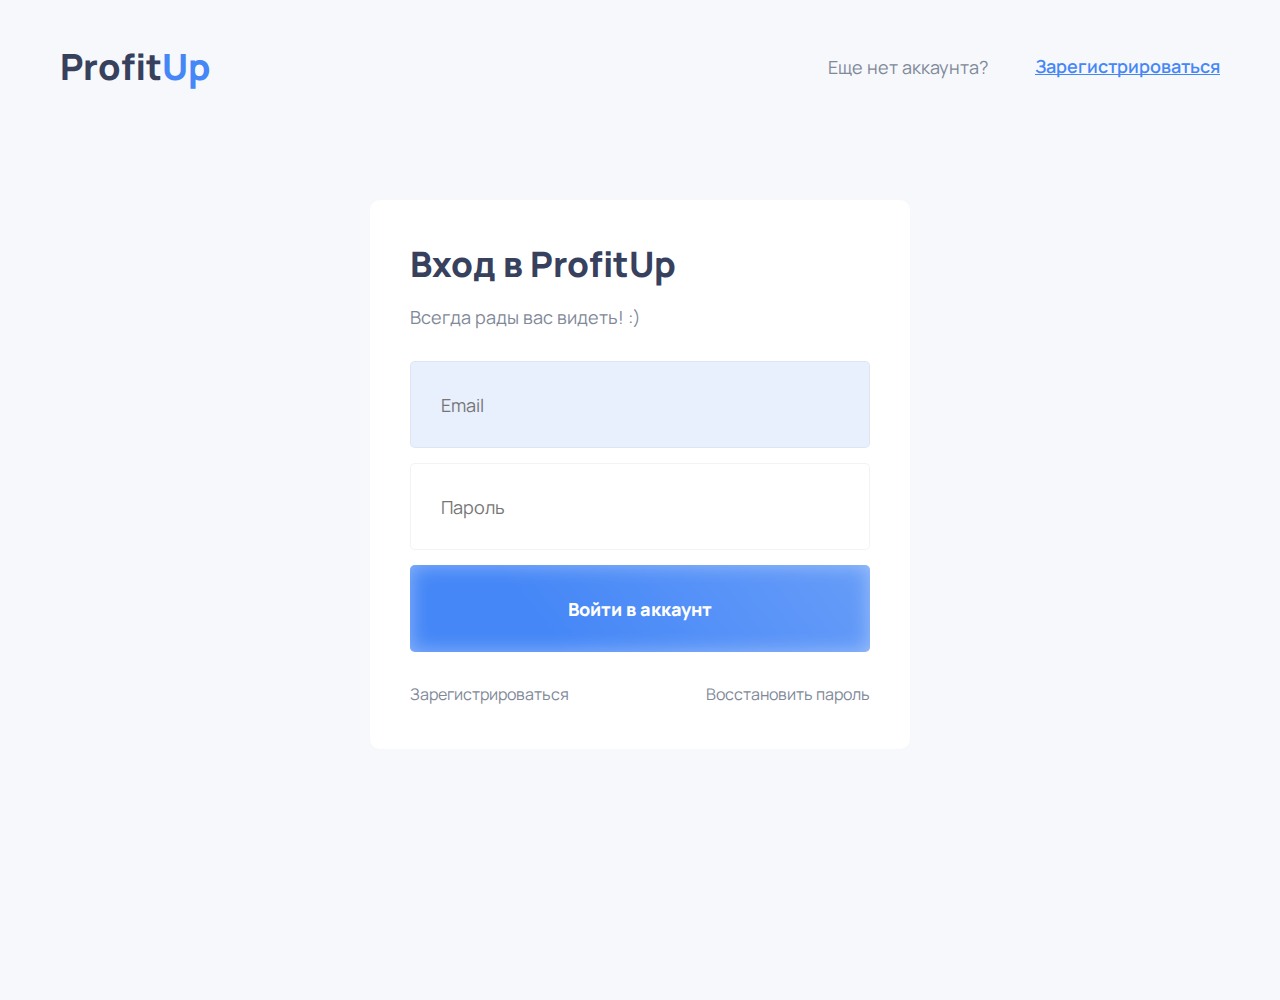
==== commit 63476d2d: "Add files via upload" ====
--- a/cabinet.html
+++ b/cabinet.html
@@ -9,7 +9,6 @@
 	<link rel="shortcut icon" type="image/x-icon" href="Favicon.ico">
 	<!-- libs css-->
 	<link rel="stylesheet" href="css/libs.min.css">
-	<link href="https://unpkg.com/aos@2.3.1/dist/aos.css" rel="stylesheet">
 	<!-- main css -->
 	<link rel="stylesheet" href="css/main.css">
 </head>
@@ -17,7 +16,7 @@
 <div class="modal-page modal-page--active">
 	<div class="container">
 		<div class="modal-page-top flex">
-			<a href="#" class="modal-page__logo">
+			<a href="index.html" class="modal-page__logo">
 				Profit<span>Up</span>
 			</a>
 			<div class="modal-page-links flex-a">
@@ -123,7 +122,7 @@
 </div>
 <!-- libs js -->
 <script src="js/libs.min.js"></script>
-<script src="https://unpkg.com/aos@2.3.1/dist/aos.js"></script>
+<script src="js/cabinet.js"></script>
 <script src="js/common.js"></script>
 </body>
 
--- a/css/main.css
+++ b/css/main.css
@@ -468,9 +468,9 @@
   -webkit-box-align: start;
       -ms-flex-align: start;
           align-items: flex-start;
-  -webkit-transition: .4s all ease;
-  -o-transition: .4s all ease;
-  transition: .4s all ease;
+  -webkit-transition: 0.4s all ease !important;
+  -o-transition: 0.4s all ease !important;
+  transition: 0.4s all ease !important;
   width: 260px;
   -webkit-box-sizing: border-box;
           box-sizing: border-box; }
@@ -1958,7 +1958,60 @@
 .input-correctly {
   background: #E8F0FE; }
 
-@media (min-width: 475px) {
+.footer-browser__block {
+  -webkit-transition: .4s all ease;
+  -o-transition: .4s all ease;
+  transition: .4s all ease; }
+  .footer-browser__block svg {
+    margin-right: 15px; }
+  .footer-browser__block path {
+    -webkit-transition: .4s all ease;
+    -o-transition: .4s all ease;
+    transition: .4s all ease; }
+  .footer-browser__block span {
+    -webkit-transition: .4s all ease;
+    -o-transition: .4s all ease;
+    transition: .4s all ease; }
+  .footer-browser__block:hover {
+    background: #4587F7;
+    color: #fff; }
+    .footer-browser__block:hover path {
+      fill: #fff; }
+    .footer-browser__block:hover span {
+      color: #fff; }
+
+.footer-payment-icon {
+  position: relative; }
+  .footer-payment-icon img {
+    -webkit-transition: .4s all ease;
+    -o-transition: .4s all ease;
+    transition: .4s all ease; }
+  .footer-payment-icon:nth-child(1) .paymnet-hover {
+    top: 3px; }
+  .footer-payment-icon:nth-child(6) .paymnet-hover {
+    top: 3px; }
+  .footer-payment-icon:hover .paymnet-hover {
+    opacity: 1; }
+  .footer-payment-icon:hover .paymnet-static {
+    opacity: 0; }
+  .footer-payment-icon .paymnet-hover {
+    position: absolute;
+    top: 0;
+    left: 0;
+    bottom: 0;
+    right: 0;
+    opacity: 0; }
+
+.modal-page-form {
+  top: 100px; }
+
+.form--register_2 {
+  top: 60px; }
+
+.increase__img {
+  width: 100%; }
+
+@media (min-width: 1024px) {
   .mob-true {
     display: none !important; }
   .utility-block:hover {
@@ -1973,7 +2026,7 @@
     .utility-block:hover .utility-block-img {
       background: #5893F8; } }
 
-@media (max-width: 475px) {
+@media (max-width: 1024px) {
   .pc-true {
     display: none !important; }
   .container {
@@ -2952,7 +3005,9 @@
       font-size: 15px;
       line-height: 150%; }
     .form--password-2 .modal-page-form__subname {
-      max-width: 200px; } }
+      max-width: 200px; }
+  .check .check__subtitle {
+    bottom: -103px; } }
 
 html, body {
   font-size: 16px;
@@ -2985,4 +3040,4 @@
   margin: 0;
   outline: none !important; }
 
-/*# sourceMappingURL=[data-uri] */
+/*# sourceMappingURL=[data-uri] */
